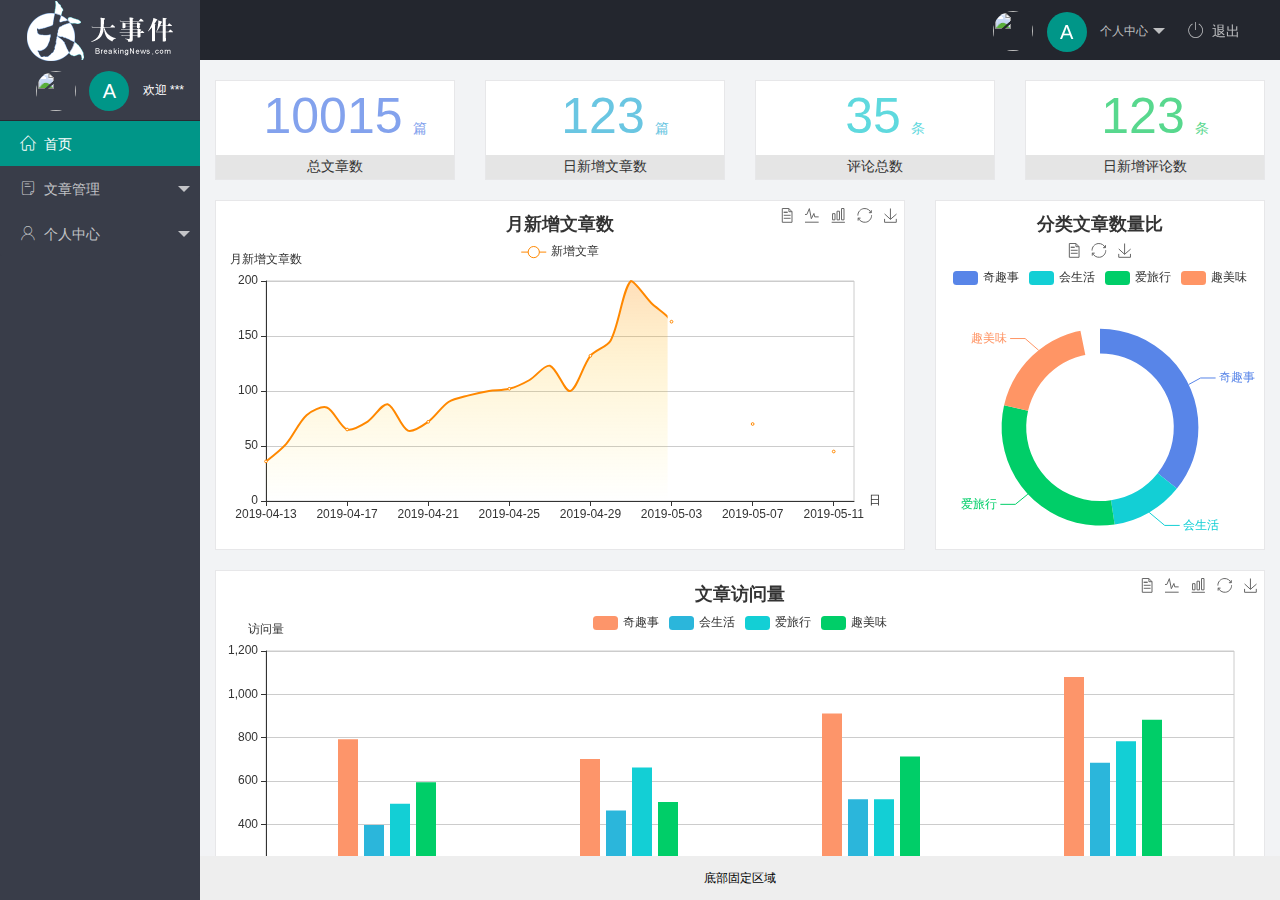
==== index.html @ d7992c76 "index finish" ====
<!DOCTYPE html>
<html lang="en">

<head>
    <meta charset="UTF-8" />
    <meta http-equiv="X-UA-Compatible" content="IE=edge" />
    <meta name="viewport" content="width=device-width, initial-scale=1.0" />
    <title>Document</title>
    <link rel="stylesheet" href="/assets/lib/layui/css/layui.css" />
    <link rel="stylesheet" href="/assets/fonts/iconfont.css">
    <link rel="stylesheet" href="/assets/css/index.css">
</head>

<body>
    <div class="layui-layout layui-layout-admin">
        <!-- header -->
        <div class="layui-header">
            <div class="layui-logo layui-hide-xs layui-bg-black">
                <img src="/assets/images/logo.png" alt="" />
            </div>

            <ul class="layui-nav layui-layout-right">
                <li class="layui-nav-item layui-hide layui-show-md-inline-block">
                    <!-- 右侧导航栏上面头像 -->
                    <a href="javascript:;" class="userinfo">
                        <img src="http://t.cn/RCzsdCq" class="layui-nav-img" />
                        <span class="text-avatar">A</span>
                        个人中心
                    </a>
                    <dl class="layui-nav-child">
                        <dd><a href="">基本资料</a></dd>
                        <dd><a href="">更换头像</a></dd>
                        <dd><a href="">重置密码</a></dd>
                    </dl>
                </li>
                <li class="layui-nav-item" lay-header-event="menuRight" lay-unselect>
                    <a href="javascript:;" id="quitBtn"><span class="iconfont icon-tuichu"></span>退出</a>
                </li>
            </ul>
        </div>
        <!-- 左侧侧边栏 -->
        <div class="layui-side layui-bg-black">
            <div class="layui-side-scroll">
                <!-- 左侧侧边栏上面头像 -->
                <div class="userinfo">
                    <img src="http://t.cn/RCzsdCq" class="layui-nav-img" />
                    <span class="text-avatar">A</span>
                    <span id="welcome">欢迎 ***</span>
                </div>
                <!-- 左侧导航区域（可配合layui已有的垂直导航） -->
                <ul class="layui-nav layui-nav-tree" lay-shrink="all">
                    <li class="layui-nav-item layui-this">
                        <a href="/home/dashboard.html" target="fm"><span class="iconfont icon-home"></span>首页</a>
                    </li>
                    <li class="layui-nav-item">
                        <a class="" href="javascript:;"><span class="iconfont icon-16"></span>文章管理</a>
                        <dl class="layui-nav-child">
                            <dd><a href="javascript:;"><i class="layui-icon layui-icon-app"></i>文章类别</a></dd>
                            <dd><a href="javascript:;"><i class="layui-icon layui-icon-app"></i>文章列表</a></dd>
                            <dd><a href="javascript:;"><i class="layui-icon layui-icon-app"></i>发布文章</a></dd>
                        </dl>
                    </li>
                    <li class="layui-nav-item">
                        <a href="javascript:;"><span class="iconfont icon-user"></span>个人中心</a>
                        <dl class="layui-nav-child">
                            <dd><a href="javascript:;"><i class="layui-icon layui-icon-app"></i>基本资料</a></dd>
                            <dd><a href="javascript:;"><i class="layui-icon layui-icon-app"></i>更换头像</a></dd>
                            <dd><a href="javascript:;"><i class="layui-icon layui-icon-app"></i>重置密码</a></dd>
                        </dl>
                    </li>
                </ul>
            </div>
        </div>
        <!-- 主体 -->
        <div class="layui-body">
            <!-- 内容主体区域 -->
            <iframe name="fm" src="/home/dashboard.html" frameborder="0"></iframe>
        </div>
        <!-- 底部 -->
        <div class="layui-footer">
            <!-- 底部固定区域 -->
            底部固定区域
        </div>
    </div>
    <script src="/assets/lib/layui/layui.all.js"></script>
    <script src="/assets/lib/jquery.js"></script>
    <script src="/assets/js/baseAPI.js"></script>
    <script src="/assets/js/index.js"></script>
</body>

</html>
---- assets/lib/layui/css/layui.css ----
/** layui-v2.5.5 MIT License By https://www.layui.com */
 .layui-inline,img{display:inline-block;vertical-align:middle}h1,h2,h3,h4,h5,h6{font-weight:400}.layui-edge,.layui-header,.layui-inline,.layui-main{position:relative}.layui-body,.layui-edge,.layui-elip{overflow:hidden}.layui-btn,.layui-edge,.layui-inline,img{vertical-align:middle}.layui-btn,.layui-disabled,.layui-icon,.layui-unselect{-moz-user-select:none;-webkit-user-select:none;-ms-user-select:none}.layui-elip,.layui-form-checkbox span,.layui-form-pane .layui-form-label{text-overflow:ellipsis;white-space:nowrap}.layui-breadcrumb,.layui-tree-btnGroup{visibility:hidden}blockquote,body,button,dd,div,dl,dt,form,h1,h2,h3,h4,h5,h6,input,li,ol,p,pre,td,textarea,th,ul{margin:0;padding:0;-webkit-tap-highlight-color:rgba(0,0,0,0)}a:active,a:hover{outline:0}img{border:none}li{list-style:none}table{border-collapse:collapse;border-spacing:0}h4,h5,h6{font-size:100%}button,input,optgroup,option,select,textarea{font-family:inherit;font-size:inherit;font-style:inherit;font-weight:inherit;outline:0}pre{white-space:pre-wrap;white-space:-moz-pre-wrap;white-space:-pre-wrap;white-space:-o-pre-wrap;word-wrap:break-word}body{line-height:24px;font:14px Helvetica Neue,Helvetica,PingFang SC,Tahoma,Arial,sans-serif}hr{height:1px;margin:10px 0;border:0;clear:both}a{color:#333;text-decoration:none}a:hover{color:#777}a cite{font-style:normal;*cursor:pointer}.layui-border-box,.layui-border-box *{box-sizing:border-box}.layui-box,.layui-box *{box-sizing:content-box}.layui-clear{clear:both;*zoom:1}.layui-clear:after{content:'\20';clear:both;*zoom:1;display:block;height:0}.layui-inline{*display:inline;*zoom:1}.layui-edge{display:inline-block;width:0;height:0;border-width:6px;border-style:dashed;border-color:transparent}.layui-edge-top{top:-4px;border-bottom-color:#999;border-bottom-style:solid}.layui-edge-right{border-left-color:#999;border-left-style:solid}.layui-edge-bottom{top:2px;border-top-color:#999;border-top-style:solid}.layui-edge-left{border-right-color:#999;border-right-style:solid}.layui-disabled,.layui-disabled:hover{color:#d2d2d2!important;cursor:not-allowed!important}.layui-circle{border-radius:100%}.layui-show{display:block!important}.layui-hide{display:none!important}@font-face{font-family:layui-icon;src:url(../font/iconfont.eot?v=250);src:url(../font/iconfont.eot?v=250#iefix) format('embedded-opentype'),url(../font/iconfont.woff2?v=250) format('woff2'),url(../font/iconfont.woff?v=250) format('woff'),url(../font/iconfont.ttf?v=250) format('truetype'),url(../font/iconfont.svg?v=250#layui-icon) format('svg')}.layui-icon{font-family:layui-icon!important;font-size:16px;font-style:normal;-webkit-font-smoothing:antialiased;-moz-osx-font-smoothing:grayscale}.layui-icon-reply-fill:before{content:"\e611"}.layui-icon-set-fill:before{content:"\e614"}.layui-icon-menu-fill:before{content:"\e60f"}.layui-icon-search:before{content:"\e615"}.layui-icon-share:before{content:"\e641"}.layui-icon-set-sm:before{content:"\e620"}.layui-icon-engine:before{content:"\e628"}.layui-icon-close:before{content:"\1006"}.layui-icon-close-fill:before{content:"\1007"}.layui-icon-chart-screen:before{content:"\e629"}.layui-icon-star:before{content:"\e600"}.layui-icon-circle-dot:before{content:"\e617"}.layui-icon-chat:before{content:"\e606"}.layui-icon-release:before{content:"\e609"}.layui-icon-list:before{content:"\e60a"}.layui-icon-chart:before{content:"\e62c"}.layui-icon-ok-circle:before{content:"\1005"}.layui-icon-layim-theme:before{content:"\e61b"}.layui-icon-table:before{content:"\e62d"}.layui-icon-right:before{content:"\e602"}.layui-icon-left:before{content:"\e603"}.layui-icon-cart-simple:before{content:"\e698"}.layui-icon-face-cry:before{content:"\e69c"}.layui-icon-face-smile:before{content:"\e6af"}.layui-icon-survey:before{content:"\e6b2"}.layui-icon-tree:before{content:"\e62e"}.layui-icon-upload-circle:before{content:"\e62f"}.layui-icon-add-circle:before{content:"\e61f"}.layui-icon-download-circle:before{content:"\e601"}.layui-icon-templeate-1:before{content:"\e630"}.layui-icon-util:before{content:"\e631"}.layui-icon-face-surprised:before{content:"\e664"}.layui-icon-edit:before{content:"\e642"}.layui-icon-speaker:before{content:"\e645"}.layui-icon-down:before{content:"\e61a"}.layui-icon-file:before{content:"\e621"}.layui-icon-layouts:before{content:"\e632"}.layui-icon-rate-half:before{content:"\e6c9"}.layui-icon-add-circle-fine:before{content:"\e608"}.layui-icon-prev-circle:before{content:"\e633"}.layui-icon-read:before{content:"\e705"}.layui-icon-404:before{content:"\e61c"}.layui-icon-carousel:before{content:"\e634"}.layui-icon-help:before{content:"\e607"}.layui-icon-code-circle:before{content:"\e635"}.layui-icon-water:before{content:"\e636"}.layui-icon-username:before{content:"\e66f"}.layui-icon-find-fill:before{content:"\e670"}.layui-icon-about:before{content:"\e60b"}.layui-icon-location:before{content:"\e715"}.layui-icon-up:before{content:"\e619"}.layui-icon-pause:before{content:"\e651"}.layui-icon-date:before{content:"\e637"}.layui-icon-layim-uploadfile:before{content:"\e61d"}.layui-icon-delete:before{content:"\e640"}.layui-icon-play:before{content:"\e652"}.layui-icon-top:before{content:"\e604"}.layui-icon-friends:before{content:"\e612"}.layui-icon-refresh-3:before{content:"\e9aa"}.layui-icon-ok:before{content:"\e605"}.layui-icon-layer:before{content:"\e638"}.layui-icon-face-smile-fine:before{content:"\e60c"}.layui-icon-dollar:before{content:"\e659"}.layui-icon-group:before{content:"\e613"}.layui-icon-layim-download:before{content:"\e61e"}.layui-icon-picture-fine:before{content:"\e60d"}.layui-icon-link:before{content:"\e64c"}.layui-icon-diamond:before{content:"\e735"}.layui-icon-log:before{content:"\e60e"}.layui-icon-rate-solid:before{content:"\e67a"}.layui-icon-fonts-del:before{content:"\e64f"}.layui-icon-unlink:before{content:"\e64d"}.layui-icon-fonts-clear:before{content:"\e639"}.layui-icon-triangle-r:before{content:"\e623"}.layui-icon-circle:before{content:"\e63f"}.layui-icon-radio:before{content:"\e643"}.layui-icon-align-center:before{content:"\e647"}.layui-icon-align-right:before{content:"\e648"}.layui-icon-align-left:before{content:"\e649"}.layui-icon-loading-1:before{content:"\e63e"}.layui-icon-return:before{content:"\e65c"}.layui-icon-fonts-strong:before{content:"\e62b"}.layui-icon-upload:before{content:"\e67c"}.layui-icon-dialogue:before{content:"\e63a"}.layui-icon-video:before{content:"\e6ed"}.layui-icon-headset:before{content:"\e6fc"}.layui-icon-cellphone-fine:before{content:"\e63b"}.layui-icon-add-1:before{content:"\e654"}.layui-icon-face-smile-b:before{content:"\e650"}.layui-icon-fonts-html:before{content:"\e64b"}.layui-icon-form:before{content:"\e63c"}.layui-icon-cart:before{content:"\e657"}.layui-icon-camera-fill:before{content:"\e65d"}.layui-icon-tabs:before{content:"\e62a"}.layui-icon-fonts-code:before{content:"\e64e"}.layui-icon-fire:before{content:"\e756"}.layui-icon-set:before{content:"\e716"}.layui-icon-fonts-u:before{content:"\e646"}.layui-icon-triangle-d:before{content:"\e625"}.layui-icon-tips:before{content:"\e702"}.layui-icon-picture:before{content:"\e64a"}.layui-icon-more-vertical:before{content:"\e671"}.layui-icon-flag:before{content:"\e66c"}.layui-icon-loading:before{content:"\e63d"}.layui-icon-fonts-i:before{content:"\e644"}.layui-icon-refresh-1:before{content:"\e666"}.layui-icon-rmb:before{content:"\e65e"}.layui-icon-home:before{content:"\e68e"}.layui-icon-user:before{content:"\e770"}.layui-icon-notice:before{content:"\e667"}.layui-icon-login-weibo:before{content:"\e675"}.layui-icon-voice:before{content:"\e688"}.layui-icon-upload-drag:before{content:"\e681"}.layui-icon-login-qq:before{content:"\e676"}.layui-icon-snowflake:before{content:"\e6b1"}.layui-icon-file-b:before{content:"\e655"}.layui-icon-template:before{content:"\e663"}.layui-icon-auz:before{content:"\e672"}.layui-icon-console:before{content:"\e665"}.layui-icon-app:before{content:"\e653"}.layui-icon-prev:before{content:"\e65a"}.layui-icon-website:before{content:"\e7ae"}.layui-icon-next:before{content:"\e65b"}.layui-icon-component:before{content:"\e857"}.layui-icon-more:before{content:"\e65f"}.layui-icon-login-wechat:before{content:"\e677"}.layui-icon-shrink-right:before{content:"\e668"}.layui-icon-spread-left:before{content:"\e66b"}.layui-icon-camera:before{content:"\e660"}.layui-icon-note:before{content:"\e66e"}.layui-icon-refresh:before{content:"\e669"}.layui-icon-female:before{content:"\e661"}.layui-icon-male:before{content:"\e662"}.layui-icon-password:before{content:"\e673"}.layui-icon-senior:before{content:"\e674"}.layui-icon-theme:before{content:"\e66a"}.layui-icon-tread:before{content:"\e6c5"}.layui-icon-praise:before{content:"\e6c6"}.layui-icon-star-fill:before{content:"\e658"}.layui-icon-rate:before{content:"\e67b"}.layui-icon-template-1:before{content:"\e656"}.layui-icon-vercode:before{content:"\e679"}.layui-icon-cellphone:before{content:"\e678"}.layui-icon-screen-full:before{content:"\e622"}.layui-icon-screen-restore:before{content:"\e758"}.layui-icon-cols:before{content:"\e610"}.layui-icon-export:before{content:"\e67d"}.layui-icon-print:before{content:"\e66d"}.layui-icon-slider:before{content:"\e714"}.layui-icon-addition:before{content:"\e624"}.layui-icon-subtraction:before{content:"\e67e"}.layui-icon-service:before{content:"\e626"}.layui-icon-transfer:before{content:"\e691"}.layui-main{width:1140px;margin:0 auto}.layui-header{z-index:1000;height:60px}.layui-header a:hover{transition:all .5s;-webkit-transition:all .5s}.layui-side{position:fixed;left:0;top:0;bottom:0;z-index:999;width:200px;overflow-x:hidden}.layui-side-scroll{position:relative;width:220px;height:100%;overflow-x:hidden}.layui-body{position:absolute;left:200px;right:0;top:0;bottom:0;z-index:998;width:auto;overflow-y:auto;box-sizing:border-box}.layui-layout-body{overflow:hidden}.layui-layout-admin .layui-header{background-color:#23262E}.layui-layout-admin .layui-side{top:60px;width:200px;overflow-x:hidden}.layui-layout-admin .layui-body{position:fixed;top:60px;bottom:44px}.layui-layout-admin .layui-main{width:auto;margin:0 15px}.layui-layout-admin .layui-footer{position:fixed;left:200px;right:0;bottom:0;height:44px;line-height:44px;padding:0 15px;background-color:#eee}.layui-layout-admin .layui-logo{position:absolute;left:0;top:0;width:200px;height:100%;line-height:60px;text-align:center;color:#009688;font-size:16px}.layui-layout-admin .layui-header .layui-nav{background:0 0}.layui-layout-left{position:absolute!important;left:200px;top:0}.layui-layout-right{position:absolute!important;right:0;top:0}.layui-container{position:relative;margin:0 auto;padding:0 15px;box-sizing:border-box}.layui-fluid{position:relative;margin:0 auto;padding:0 15px}.layui-row:after,.layui-row:before{content:'';display:block;clear:both}.layui-col-lg1,.layui-col-lg10,.layui-col-lg11,.layui-col-lg12,.layui-col-lg2,.layui-col-lg3,.layui-col-lg4,.layui-col-lg5,.layui-col-lg6,.layui-col-lg7,.layui-col-lg8,.layui-col-lg9,.layui-col-md1,.layui-col-md10,.layui-col-md11,.layui-col-md12,.layui-col-md2,.layui-col-md3,.layui-col-md4,.layui-col-md5,.layui-col-md6,.layui-col-md7,.layui-col-md8,.layui-col-md9,.layui-col-sm1,.layui-col-sm10,.layui-col-sm11,.layui-col-sm12,.layui-col-sm2,.layui-col-sm3,.layui-col-sm4,.layui-col-sm5,.layui-col-sm6,.layui-col-sm7,.layui-col-sm8,.layui-col-sm9,.layui-col-xs1,.layui-col-xs10,.layui-col-xs11,.layui-col-xs12,.layui-col-xs2,.layui-col-xs3,.layui-col-xs4,.layui-col-xs5,.layui-col-xs6,.layui-col-xs7,.layui-col-xs8,.layui-col-xs9{position:relative;display:block;box-sizing:border-box}.layui-col-xs1,.layui-col-xs10,.layui-col-xs11,.layui-col-xs12,.layui-col-xs2,.layui-col-xs3,.layui-col-xs4,.layui-col-xs5,.layui-col-xs6,.layui-col-xs7,.layui-col-xs8,.layui-col-xs9{float:left}.layui-col-xs1{width:8.33333333%}.layui-col-xs2{width:16.66666667%}.layui-col-xs3{width:25%}.layui-col-xs4{width:33.33333333%}.layui-col-xs5{width:41.66666667%}.layui-col-xs6{width:50%}.layui-col-xs7{width:58.33333333%}.layui-col-xs8{width:66.66666667%}.layui-col-xs9{width:75%}.layui-col-xs10{width:83.33333333%}.layui-col-xs11{width:91.66666667%}.layui-col-xs12{width:100%}.layui-col-xs-offset1{margin-left:8.33333333%}.layui-col-xs-offset2{margin-left:16.66666667%}.layui-col-xs-offset3{margin-left:25%}.layui-col-xs-offset4{margin-left:33.33333333%}.layui-col-xs-offset5{margin-left:41.66666667%}.layui-col-xs-offset6{margin-left:50%}.layui-col-xs-offset7{margin-left:58.33333333%}.layui-col-xs-offset8{margin-left:66.66666667%}.layui-col-xs-offset9{margin-left:75%}.layui-col-xs-offset10{margin-left:83.33333333%}.layui-col-xs-offset11{margin-left:91.66666667%}.layui-col-xs-offset12{margin-left:100%}@media screen and (max-width:768px){.layui-hide-xs{display:none!important}.layui-show-xs-block{display:block!important}.layui-show-xs-inline{display:inline!important}.layui-show-xs-inline-block{display:inline-block!important}}@media screen and (min-width:768px){.layui-container{width:750px}.layui-hide-sm{display:none!important}.layui-show-sm-block{display:block!important}.layui-show-sm-inline{display:inline!important}.layui-show-sm-inline-block{display:inline-block!important}.layui-col-sm1,.layui-col-sm10,.layui-col-sm11,.layui-col-sm12,.layui-col-sm2,.layui-col-sm3,.layui-col-sm4,.layui-col-sm5,.layui-col-sm6,.layui-col-sm7,.layui-col-sm8,.layui-col-sm9{float:left}.layui-col-sm1{width:8.33333333%}.layui-col-sm2{width:16.66666667%}.layui-col-sm3{width:25%}.layui-col-sm4{width:33.33333333%}.layui-col-sm5{width:41.66666667%}.layui-col-sm6{width:50%}.layui-col-sm7{width:58.33333333%}.layui-col-sm8{width:66.66666667%}.layui-col-sm9{width:75%}.layui-col-sm10{width:83.33333333%}.layui-col-sm11{width:91.66666667%}.layui-col-sm12{width:100%}.layui-col-sm-offset1{margin-left:8.33333333%}.layui-col-sm-offset2{margin-left:16.66666667%}.layui-col-sm-offset3{margin-left:25%}.layui-col-sm-offset4{margin-left:33.33333333%}.layui-col-sm-offset5{margin-left:41.66666667%}.layui-col-sm-offset6{margin-left:50%}.layui-col-sm-offset7{margin-left:58.33333333%}.layui-col-sm-offset8{margin-left:66.66666667%}.layui-col-sm-offset9{margin-left:75%}.layui-col-sm-offset10{margin-left:83.33333333%}.layui-col-sm-offset11{margin-left:91.66666667%}.layui-col-sm-offset12{margin-left:100%}}@media screen and (min-width:992px){.layui-container{width:970px}.layui-hide-md{display:none!important}.layui-show-md-block{display:block!important}.layui-show-md-inline{display:inline!important}.layui-show-md-inline-block{display:inline-block!important}.layui-col-md1,.layui-col-md10,.layui-col-md11,.layui-col-md12,.layui-col-md2,.layui-col-md3,.layui-col-md4,.layui-col-md5,.layui-col-md6,.layui-col-md7,.layui-col-md8,.layui-col-md9{float:left}.layui-col-md1{width:8.33333333%}.layui-col-md2{width:16.66666667%}.layui-col-md3{width:25%}.layui-col-md4{width:33.33333333%}.layui-col-md5{width:41.66666667%}.layui-col-md6{width:50%}.layui-col-md7{width:58.33333333%}.layui-col-md8{width:66.66666667%}.layui-col-md9{width:75%}.layui-col-md10{width:83.33333333%}.layui-col-md11{width:91.66666667%}.layui-col-md12{width:100%}.layui-col-md-offset1{margin-left:8.33333333%}.layui-col-md-offset2{margin-left:16.66666667%}.layui-col-md-offset3{margin-left:25%}.layui-col-md-offset4{margin-left:33.33333333%}.layui-col-md-offset5{margin-left:41.66666667%}.layui-col-md-offset6{margin-left:50%}.layui-col-md-offset7{margin-left:58.33333333%}.layui-col-md-offset8{margin-left:66.66666667%}.layui-col-md-offset9{margin-left:75%}.layui-col-md-offset10{margin-left:83.33333333%}.layui-col-md-offset11{margin-left:91.66666667%}.layui-col-md-offset12{margin-left:100%}}@media screen and (min-width:1200px){.layui-container{width:1170px}.layui-hide-lg{display:none!important}.layui-show-lg-block{display:block!important}.layui-show-lg-inline{display:inline!important}.layui-show-lg-inline-block{display:inline-block!important}.layui-col-lg1,.layui-col-lg10,.layui-col-lg11,.layui-col-lg12,.layui-col-lg2,.layui-col-lg3,.layui-col-lg4,.layui-col-lg5,.layui-col-lg6,.layui-col-lg7,.layui-col-lg8,.layui-col-lg9{float:left}.layui-col-lg1{width:8.33333333%}.layui-col-lg2{width:16.66666667%}.layui-col-lg3{width:25%}.layui-col-lg4{width:33.33333333%}.layui-col-lg5{width:41.66666667%}.layui-col-lg6{width:50%}.layui-col-lg7{width:58.33333333%}.layui-col-lg8{width:66.66666667%}.layui-col-lg9{width:75%}.layui-col-lg10{width:83.33333333%}.layui-col-lg11{width:91.66666667%}.layui-col-lg12{width:100%}.layui-col-lg-offset1{margin-left:8.33333333%}.layui-col-lg-offset2{margin-left:16.66666667%}.layui-col-lg-offset3{margin-left:25%}.layui-col-lg-offset4{margin-left:33.33333333%}.layui-col-lg-offset5{margin-left:41.66666667%}.layui-col-lg-offset6{margin-left:50%}.layui-col-lg-offset7{margin-left:58.33333333%}.layui-col-lg-offset8{margin-left:66.66666667%}.layui-col-lg-offset9{margin-left:75%}.layui-col-lg-offset10{margin-left:83.33333333%}.layui-col-lg-offset11{margin-left:91.66666667%}.layui-col-lg-offset12{margin-left:100%}}.layui-col-space1{margin:-.5px}.layui-col-space1>*{padding:.5px}.layui-col-space3{margin:-1.5px}.layui-col-space3>*{padding:1.5px}.layui-col-space5{margin:-2.5px}.layui-col-space5>*{padding:2.5px}.layui-col-space8{margin:-3.5px}.layui-col-space8>*{padding:3.5px}.layui-col-space10{margin:-5px}.layui-col-space10>*{padding:5px}.layui-col-space12{margin:-6px}.layui-col-space12>*{padding:6px}.layui-col-space15{margin:-7.5px}.layui-col-space15>*{padding:7.5px}.layui-col-space18{margin:-9px}.layui-col-space18>*{padding:9px}.layui-col-space20{margin:-10px}.layui-col-space20>*{padding:10px}.layui-col-space22{margin:-11px}.layui-col-space22>*{padding:11px}.layui-col-space25{margin:-12.5px}.layui-col-space25>*{padding:12.5px}.layui-col-space30{margin:-15px}.layui-col-space30>*{padding:15px}.layui-btn,.layui-input,.layui-select,.layui-textarea,.layui-upload-button{outline:0;-webkit-appearance:none;transition:all .3s;-webkit-transition:all .3s;box-sizing:border-box}.layui-elem-quote{margin-bottom:10px;padding:15px;line-height:22px;border-left:5px solid #009688;border-radius:0 2px 2px 0;background-color:#f2f2f2}.layui-quote-nm{border-style:solid;border-width:1px 1px 1px 5px;background:0 0}.layui-elem-field{margin-bottom:10px;padding:0;border-width:1px;border-style:solid}.layui-elem-field legend{margin-left:20px;padding:0 10px;font-size:20px;font-weight:300}.layui-field-title{margin:10px 0 20px;border-width:1px 0 0}.layui-field-box{padding:10px 15px}.layui-field-title .layui-field-box{padding:10px 0}.layui-progress{position:relative;height:6px;border-radius:20px;background-color:#e2e2e2}.layui-progress-bar{position:absolute;left:0;top:0;width:0;max-width:100%;height:6px;border-radius:20px;text-align:right;background-color:#5FB878;transition:all .3s;-webkit-transition:all .3s}.layui-progress-big,.layui-progress-big .layui-progress-bar{height:18px;line-height:18px}.layui-progress-text{position:relative;top:-20px;line-height:18px;font-size:12px;color:#666}.layui-progress-big .layui-progress-text{position:static;padding:0 10px;color:#fff}.layui-collapse{border-width:1px;border-style:solid;border-radius:2px}.layui-colla-content,.layui-colla-item{border-top-width:1px;border-top-style:solid}.layui-colla-item:first-child{border-top:none}.layui-colla-title{position:relative;height:42px;line-height:42px;padding:0 15px 0 35px;color:#333;background-color:#f2f2f2;cursor:pointer;font-size:14px;overflow:hidden}.layui-colla-content{display:none;padding:10px 15px;line-height:22px;color:#666}.layui-colla-icon{position:absolute;left:15px;top:0;font-size:14px}.layui-card{margin-bottom:15px;border-radius:2px;background-color:#fff;box-shadow:0 1px 2px 0 rgba(0,0,0,.05)}.layui-card:last-child{margin-bottom:0}.layui-card-header{position:relative;height:42px;line-height:42px;padding:0 15px;border-bottom:1px solid #f6f6f6;color:#333;border-radius:2px 2px 0 0;font-size:14px}.layui-bg-black,.layui-bg-blue,.layui-bg-cyan,.layui-bg-green,.layui-bg-orange,.layui-bg-red{color:#fff!important}.layui-card-body{position:relative;padding:10px 15px;line-height:24px}.layui-card-body[pad15]{padding:15px}.layui-card-body[pad20]{padding:20px}.layui-card-body .layui-table{margin:5px 0}.layui-card .layui-tab{margin:0}.layui-panel-window{position:relative;padding:15px;border-radius:0;border-top:5px solid #E6E6E6;background-color:#fff}.layui-auxiliar-moving{position:fixed;left:0;right:0;top:0;bottom:0;width:100%;height:100%;background:0 0;z-index:9999999999}.layui-form-label,.layui-form-mid,.layui-form-select,.layui-input-block,.layui-input-inline,.layui-textarea{position:relative}.layui-bg-red{background-color:#FF5722!important}.layui-bg-orange{background-color:#FFB800!important}.layui-bg-green{background-color:#009688!important}.layui-bg-cyan{background-color:#2F4056!important}.layui-bg-blue{background-color:#1E9FFF!important}.layui-bg-black{background-color:#393D49!important}.layui-bg-gray{background-color:#eee!important;color:#666!important}.layui-badge-rim,.layui-colla-content,.layui-colla-item,.layui-collapse,.layui-elem-field,.layui-form-pane .layui-form-item[pane],.layui-form-pane .layui-form-label,.layui-input,.layui-layedit,.layui-layedit-tool,.layui-quote-nm,.layui-select,.layui-tab-bar,.layui-tab-card,.layui-tab-title,.layui-tab-title .layui-this:after,.layui-textarea{border-color:#e6e6e6}.layui-timeline-item:before,hr{background-color:#e6e6e6}.layui-text{line-height:22px;font-size:14px;color:#666}.layui-text h1,.layui-text h2,.layui-text h3{font-weight:500;color:#333}.layui-text h1{font-size:30px}.layui-text h2{font-size:24px}.layui-text h3{font-size:18px}.layui-text a:not(.layui-btn){color:#01AAED}.layui-text a:not(.layui-btn):hover{text-decoration:underline}.layui-text ul{padding:5px 0 5px 15px}.layui-text ul li{margin-top:5px;list-style-type:disc}.layui-text em,.layui-word-aux{color:#999!important;padding:0 5px!important}.layui-btn{display:inline-block;height:38px;line-height:38px;padding:0 18px;background-color:#009688;color:#fff;white-space:nowrap;text-align:center;font-size:14px;border:none;border-radius:2px;cursor:pointer}.layui-btn:hover{opacity:.8;filter:alpha(opacity=80);color:#fff}.layui-btn:active{opacity:1;filter:alpha(opacity=100)}.layui-btn+.layui-btn{margin-left:10px}.layui-btn-container{font-size:0}.layui-btn-container .layui-btn{margin-right:10px;margin-bottom:10px}.layui-btn-container .layui-btn+.layui-btn{margin-left:0}.layui-table .layui-btn-container .layui-btn{margin-bottom:9px}.layui-btn-radius{border-radius:100px}.layui-btn .layui-icon{margin-right:3px;font-size:18px;vertical-align:bottom;vertical-align:middle\9}.layui-btn-primary{border:1px solid #C9C9C9;background-color:#fff;color:#555}.layui-btn-primary:hover{border-color:#009688;color:#333}.layui-btn-normal{background-color:#1E9FFF}.layui-btn-warm{background-color:#FFB800}.layui-btn-danger{background-color:#FF5722}.layui-btn-checked{background-color:#5FB878}.layui-btn-disabled,.layui-btn-disabled:active,.layui-btn-disabled:hover{border:1px solid #e6e6e6;background-color:#FBFBFB;color:#C9C9C9;cursor:not-allowed;opacity:1}.layui-btn-lg{height:44px;line-height:44px;padding:0 25px;font-size:16px}.layui-btn-sm{height:30px;line-height:30px;padding:0 10px;font-size:12px}.layui-btn-sm i{font-size:16px!important}.layui-btn-xs{height:22px;line-height:22px;padding:0 5px;font-size:12px}.layui-btn-xs i{font-size:14px!important}.layui-btn-group{display:inline-block;vertical-align:middle;font-size:0}.layui-btn-group .layui-btn{margin-left:0!important;margin-right:0!important;border-left:1px solid rgba(255,255,255,.5);border-radius:0}.layui-btn-group .layui-btn-primary{border-left:none}.layui-btn-group .layui-btn-primary:hover{border-color:#C9C9C9;color:#009688}.layui-btn-group .layui-btn:first-child{border-left:none;border-radius:2px 0 0 2px}.layui-btn-group .layui-btn-primary:first-child{border-left:1px solid #c9c9c9}.layui-btn-group .layui-btn:last-child{border-radius:0 2px 2px 0}.layui-btn-group .layui-btn+.layui-btn{margin-left:0}.layui-btn-group+.layui-btn-group{margin-left:10px}.layui-btn-fluid{width:100%}.layui-input,.layui-select,.layui-textarea{height:38px;line-height:1.3;line-height:38px\9;border-width:1px;border-style:solid;background-color:#fff;border-radius:2px}.layui-input::-webkit-input-placeholder,.layui-select::-webkit-input-placeholder,.layui-textarea::-webkit-input-placeholder{line-height:1.3}.layui-input,.layui-textarea{display:block;width:100%;padding-left:10px}.layui-input:hover,.layui-textarea:hover{border-color:#D2D2D2!important}.layui-input:focus,.layui-textarea:focus{border-color:#C9C9C9!important}.layui-textarea{min-height:100px;height:auto;line-height:20px;padding:6px 10px;resize:vertical}.layui-select{padding:0 10px}.layui-form input[type=checkbox],.layui-form input[type=radio],.layui-form select{display:none}.layui-form [lay-ignore]{display:initial}.layui-form-item{margin-bottom:15px;clear:both;*zoom:1}.layui-form-item:after{content:'\20';clear:both;*zoom:1;display:block;height:0}.layui-form-label{float:left;display:block;padding:9px 15px;width:80px;font-weight:400;line-height:20px;text-align:right}.layui-form-label-col{display:block;float:none;padding:9px 0;line-height:20px;text-align:left}.layui-form-item .layui-inline{margin-bottom:5px;margin-right:10px}.layui-input-block{margin-left:110px;min-height:36px}.layui-input-inline{display:inline-block;vertical-align:middle}.layui-form-item .layui-input-inline{float:left;width:190px;margin-right:10px}.layui-form-text .layui-input-inline{width:auto}.layui-form-mid{float:left;display:block;padding:9px 0!important;line-height:20px;margin-right:10px}.layui-form-danger+.layui-form-select .layui-input,.layui-form-danger:focus{border-color:#FF5722!important}.layui-form-select .layui-input{padding-right:30px;cursor:pointer}.layui-form-select .layui-edge{position:absolute;right:10px;top:50%;margin-top:-3px;cursor:pointer;border-width:6px;border-top-color:#c2c2c2;border-top-style:solid;transition:all .3s;-webkit-transition:all .3s}.layui-form-select dl{display:none;position:absolute;left:0;top:42px;padding:5px 0;z-index:899;min-width:100%;border:1px solid #d2d2d2;max-height:300px;overflow-y:auto;background-color:#fff;border-radius:2px;box-shadow:0 2px 4px rgba(0,0,0,.12);box-sizing:border-box}.layui-form-select dl dd,.layui-form-select dl dt{padding:0 10px;line-height:36px;white-space:nowrap;overflow:hidden;text-overflow:ellipsis}.layui-form-select dl dt{font-size:12px;color:#999}.layui-form-select dl dd{cursor:pointer}.layui-form-select dl dd:hover{background-color:#f2f2f2;-webkit-transition:.5s all;transition:.5s all}.layui-form-select .layui-select-group dd{padding-left:20px}.layui-form-select dl dd.layui-select-tips{padding-left:10px!important;color:#999}.layui-form-select dl dd.layui-this{background-color:#5FB878;color:#fff}.layui-form-checkbox,.layui-form-select dl dd.layui-disabled{background-color:#fff}.layui-form-selected dl{display:block}.layui-form-checkbox,.layui-form-checkbox *,.layui-form-switch{display:inline-block;vertical-align:middle}.layui-form-selected .layui-edge{margin-top:-9px;-webkit-transform:rotate(180deg);transform:rotate(180deg);margin-top:-3px\9}:root .layui-form-selected .layui-edge{margin-top:-9px\0/IE9}.layui-form-selectup dl{top:auto;bottom:42px}.layui-select-none{margin:5px 0;text-align:center;color:#999}.layui-select-disabled .layui-disabled{border-color:#eee!important}.layui-select-disabled .layui-edge{border-top-color:#d2d2d2}.layui-form-checkbox{position:relative;height:30px;line-height:30px;margin-right:10px;padding-right:30px;cursor:pointer;font-size:0;-webkit-transition:.1s linear;transition:.1s linear;box-sizing:border-box}.layui-form-checkbox span{padding:0 10px;height:100%;font-size:14px;border-radius:2px 0 0 2px;background-color:#d2d2d2;color:#fff;overflow:hidden}.layui-form-checkbox:hover span{background-color:#c2c2c2}.layui-form-checkbox i{position:absolute;right:0;top:0;width:30px;height:28px;border:1px solid #d2d2d2;border-left:none;border-radius:0 2px 2px 0;color:#fff;font-size:20px;text-align:center}.layui-form-checkbox:hover i{border-color:#c2c2c2;color:#c2c2c2}.layui-form-checked,.layui-form-checked:hover{border-color:#5FB878}.layui-form-checked span,.layui-form-checked:hover span{background-color:#5FB878}.layui-form-checked i,.layui-form-checked:hover i{color:#5FB878}.layui-form-item .layui-form-checkbox{margin-top:4px}.layui-form-checkbox[lay-skin=primary]{height:auto!important;line-height:normal!important;min-width:18px;min-height:18px;border:none!important;margin-right:0;padding-left:28px;padding-right:0;background:0 0}.layui-form-checkbox[lay-skin=primary] span{padding-left:0;padding-right:15px;line-height:18px;background:0 0;color:#666}.layui-form-checkbox[lay-skin=primary] i{right:auto;left:0;width:16px;height:16px;line-height:16px;border:1px solid #d2d2d2;font-size:12px;border-radius:2px;background-color:#fff;-webkit-transition:.1s linear;transition:.1s linear}.layui-form-checkbox[lay-skin=primary]:hover i{border-color:#5FB878;color:#fff}.layui-form-checked[lay-skin=primary] i{border-color:#5FB878!important;background-color:#5FB878;color:#fff}.layui-checkbox-disbaled[lay-skin=primary] span{background:0 0!important;color:#c2c2c2}.layui-checkbox-disbaled[lay-skin=primary]:hover i{border-color:#d2d2d2}.layui-form-item .layui-form-checkbox[lay-skin=primary]{margin-top:10px}.layui-form-switch{position:relative;height:22px;line-height:22px;min-width:35px;padding:0 5px;margin-top:8px;border:1px solid #d2d2d2;border-radius:20px;cursor:pointer;background-color:#fff;-webkit-transition:.1s linear;transition:.1s linear}.layui-form-switch i{position:absolute;left:5px;top:3px;width:16px;height:16px;border-radius:20px;background-color:#d2d2d2;-webkit-transition:.1s linear;transition:.1s linear}.layui-form-switch em{position:relative;top:0;width:25px;margin-left:21px;padding:0!important;text-align:center!important;color:#999!important;font-style:normal!important;font-size:12px}.layui-form-onswitch{border-color:#5FB878;background-color:#5FB878}.layui-checkbox-disbaled,.layui-checkbox-disbaled i{border-color:#e2e2e2!important}.layui-form-onswitch i{left:100%;margin-left:-21px;background-color:#fff}.layui-form-onswitch em{margin-left:5px;margin-right:21px;color:#fff!important}.layui-checkbox-disbaled span{background-color:#e2e2e2!important}.layui-checkbox-disbaled:hover i{color:#fff!important}[lay-radio]{display:none}.layui-form-radio,.layui-form-radio *{display:inline-block;vertical-align:middle}.layui-form-radio{line-height:28px;margin:6px 10px 0 0;padding-right:10px;cursor:pointer;font-size:0}.layui-form-radio *{font-size:14px}.layui-form-radio>i{margin-right:8px;font-size:22px;color:#c2c2c2}.layui-form-radio>i:hover,.layui-form-radioed>i{color:#5FB878}.layui-radio-disbaled>i{color:#e2e2e2!important}.layui-form-pane .layui-form-label{width:110px;padding:8px 15px;height:38px;line-height:20px;border-width:1px;border-style:solid;border-radius:2px 0 0 2px;text-align:center;background-color:#FBFBFB;overflow:hidden;box-sizing:border-box}.layui-form-pane .layui-input-inline{margin-left:-1px}.layui-form-pane .layui-input-block{margin-left:110px;left:-1px}.layui-form-pane .layui-input{border-radius:0 2px 2px 0}.layui-form-pane .layui-form-text .layui-form-label{float:none;width:100%;border-radius:2px;box-sizing:border-box;text-align:left}.layui-form-pane .layui-form-text .layui-input-inline{display:block;margin:0;top:-1px;clear:both}.layui-form-pane .layui-form-text .layui-input-block{margin:0;left:0;top:-1px}.layui-form-pane .layui-form-text .layui-textarea{min-height:100px;border-radius:0 0 2px 2px}.layui-form-pane .layui-form-checkbox{margin:4px 0 4px 10px}.layui-form-pane .layui-form-radio,.layui-form-pane .layui-form-switch{margin-top:6px;margin-left:10px}.layui-form-pane .layui-form-item[pane]{position:relative;border-width:1px;border-style:solid}.layui-form-pane .layui-form-item[pane] .layui-form-label{position:absolute;left:0;top:0;height:100%;border-width:0 1px 0 0}.layui-form-pane .layui-form-item[pane] .layui-input-inline{margin-left:110px}@media screen and (max-width:450px){.layui-form-item .layui-form-label{text-overflow:ellipsis;overflow:hidden;white-space:nowrap}.layui-form-item .layui-inline{display:block;margin-right:0;margin-bottom:20px;clear:both}.layui-form-item .layui-inline:after{content:'\20';clear:both;display:block;height:0}.layui-form-item .layui-input-inline{display:block;float:none;left:-3px;width:auto;margin:0 0 10px 112px}.layui-form-item .layui-input-inline+.layui-form-mid{margin-left:110px;top:-5px;padding:0}.layui-form-item .layui-form-checkbox{margin-right:5px;margin-bottom:5px}}.layui-layedit{border-width:1px;border-style:solid;border-radius:2px}.layui-layedit-tool{padding:3px 5px;border-bottom-width:1px;border-bottom-style:solid;font-size:0}.layedit-tool-fixed{position:fixed;top:0;border-top:1px solid #e2e2e2}.layui-layedit-tool .layedit-tool-mid,.layui-layedit-tool .layui-icon{display:inline-block;vertical-align:middle;text-align:center;font-size:14px}.layui-layedit-tool .layui-icon{position:relative;width:32px;height:30px;line-height:30px;margin:3px 5px;color:#777;cursor:pointer;border-radius:2px}.layui-layedit-tool .layui-icon:hover{color:#393D49}.layui-layedit-tool .layui-icon:active{color:#000}.layui-layedit-tool .layedit-tool-active{background-color:#e2e2e2;color:#000}.layui-layedit-tool .layui-disabled,.layui-layedit-tool .layui-disabled:hover{color:#d2d2d2;cursor:not-allowed}.layui-layedit-tool .layedit-tool-mid{width:1px;height:18px;margin:0 10px;background-color:#d2d2d2}.layedit-tool-html{width:50px!important;font-size:30px!important}.layedit-tool-b,.layedit-tool-code,.layedit-tool-help{font-size:16px!important}.layedit-tool-d,.layedit-tool-face,.layedit-tool-image,.layedit-tool-unlink{font-size:18px!important}.layedit-tool-image input{position:absolute;font-size:0;left:0;top:0;width:100%;height:100%;opacity:.01;filter:Alpha(opacity=1);cursor:pointer}.layui-layedit-iframe iframe{display:block;width:100%}#LAY_layedit_code{overflow:hidden}.layui-laypage{display:inline-block;*display:inline;*zoom:1;vertical-align:middle;margin:10px 0;font-size:0}.layui-laypage>a:first-child,.layui-laypage>a:first-child em{border-radius:2px 0 0 2px}.layui-laypage>a:last-child,.layui-laypage>a:last-child em{border-radius:0 2px 2px 0}.layui-laypage>:first-child{margin-left:0!important}.layui-laypage>:last-child{margin-right:0!important}.layui-laypage a,.layui-laypage button,.layui-laypage input,.layui-laypage select,.layui-laypage span{border:1px solid #e2e2e2}.layui-laypage a,.layui-laypage span{display:inline-block;*display:inline;*zoom:1;vertical-align:middle;padding:0 15px;height:28px;line-height:28px;margin:0 -1px 5px 0;background-color:#fff;color:#333;font-size:12px}.layui-flow-more a *,.layui-laypage input,.layui-table-view select[lay-ignore]{display:inline-block}.layui-laypage a:hover{color:#009688}.layui-laypage em{font-style:normal}.layui-laypage .layui-laypage-spr{color:#999;font-weight:700}.layui-laypage a{text-decoration:none}.layui-laypage .layui-laypage-curr{position:relative}.layui-laypage .layui-laypage-curr em{position:relative;color:#fff}.layui-laypage .layui-laypage-curr .layui-laypage-em{position:absolute;left:-1px;top:-1px;padding:1px;width:100%;height:100%;background-color:#009688}.layui-laypage-em{border-radius:2px}.layui-laypage-next em,.layui-laypage-prev em{font-family:Sim sun;font-size:16px}.layui-laypage .layui-laypage-count,.layui-laypage .layui-laypage-limits,.layui-laypage .layui-laypage-refresh,.layui-laypage .layui-laypage-skip{margin-left:10px;margin-right:10px;padding:0;border:none}.layui-laypage .layui-laypage-limits,.layui-laypage .layui-laypage-refresh{vertical-align:top}.layui-laypage .layui-laypage-refresh i{font-size:18px;cursor:pointer}.layui-laypage select{height:22px;padding:3px;border-radius:2px;cursor:pointer}.layui-laypage .layui-laypage-skip{height:30px;line-height:30px;color:#999}.layui-laypage button,.layui-laypage input{height:30px;line-height:30px;border-radius:2px;vertical-align:top;background-color:#fff;box-sizing:border-box}.layui-laypage input{width:40px;margin:0 10px;padding:0 3px;text-align:center}.layui-laypage input:focus,.layui-laypage select:focus{border-color:#009688!important}.layui-laypage button{margin-left:10px;padding:0 10px;cursor:pointer}.layui-table,.layui-table-view{margin:10px 0}.layui-flow-more{margin:10px 0;text-align:center;color:#999;font-size:14px}.layui-flow-more a{height:32px;line-height:32px}.layui-flow-more a *{vertical-align:top}.layui-flow-more a cite{padding:0 20px;border-radius:3px;background-color:#eee;color:#333;font-style:normal}.layui-flow-more a cite:hover{opacity:.8}.layui-flow-more a i{font-size:30px;color:#737383}.layui-table{width:100%;background-color:#fff;color:#666}.layui-table tr{transition:all .3s;-webkit-transition:all .3s}.layui-table th{text-align:left;font-weight:400}.layui-table tbody tr:hover,.layui-table thead tr,.layui-table-click,.layui-table-header,.layui-table-hover,.layui-table-mend,.layui-table-patch,.layui-table-tool,.layui-table-total,.layui-table-total tr,.layui-table[lay-even] tr:nth-child(even){background-color:#f2f2f2}.layui-table td,.layui-table th,.layui-table-col-set,.layui-table-fixed-r,.layui-table-grid-down,.layui-table-header,.layui-table-page,.layui-table-tips-main,.layui-table-tool,.layui-table-total,.layui-table-view,.layui-table[lay-skin=line],.layui-table[lay-skin=row]{border-width:1px;border-style:solid;border-color:#e6e6e6}.layui-table td,.layui-table th{position:relative;padding:9px 15px;min-height:20px;line-height:20px;font-size:14px}.layui-table[lay-skin=line] td,.layui-table[lay-skin=line] th{border-width:0 0 1px}.layui-table[lay-skin=row] td,.layui-table[lay-skin=row] th{border-width:0 1px 0 0}.layui-table[lay-skin=nob] td,.layui-table[lay-skin=nob] th{border:none}.layui-table img{max-width:100px}.layui-table[lay-size=lg] td,.layui-table[lay-size=lg] th{padding:15px 30px}.layui-table-view .layui-table[lay-size=lg] .layui-table-cell{height:40px;line-height:40px}.layui-table[lay-size=sm] td,.layui-table[lay-size=sm] th{font-size:12px;padding:5px 10px}.layui-table-view .layui-table[lay-size=sm] .layui-table-cell{height:20px;line-height:20px}.layui-table[lay-data]{display:none}.layui-table-box{position:relative;overflow:hidden}.layui-table-view .layui-table{position:relative;width:auto;margin:0}.layui-table-view .layui-table[lay-skin=line]{border-width:0 1px 0 0}.layui-table-view .layui-table[lay-skin=row]{border-width:0 0 1px}.layui-table-view .layui-table td,.layui-table-view .layui-table th{padding:5px 0;border-top:none;border-left:none}.layui-table-view .layui-table th.layui-unselect .layui-table-cell span{cursor:pointer}.layui-table-view .layui-table td{cursor:default}.layui-table-view .layui-table td[data-edit=text]{cursor:text}.layui-table-view .layui-form-checkbox[lay-skin=primary] i{width:18px;height:18px}.layui-table-view .layui-form-radio{line-height:0;padding:0}.layui-table-view .layui-form-radio>i{margin:0;font-size:20px}.layui-table-init{position:absolute;left:0;top:0;width:100%;height:100%;text-align:center;z-index:110}.layui-table-init .layui-icon{position:absolute;left:50%;top:50%;margin:-15px 0 0 -15px;font-size:30px;color:#c2c2c2}.layui-table-header{border-width:0 0 1px;overflow:hidden}.layui-table-header .layui-table{margin-bottom:-1px}.layui-table-tool .layui-inline[lay-event]{position:relative;width:26px;height:26px;padding:5px;line-height:16px;margin-right:10px;text-align:center;color:#333;border:1px solid #ccc;cursor:pointer;-webkit-transition:.5s all;transition:.5s all}.layui-table-tool .layui-inline[lay-event]:hover{border:1px solid #999}.layui-table-tool-temp{padding-right:120px}.layui-table-tool-self{position:absolute;right:17px;top:10px}.layui-table-tool .layui-table-tool-self .layui-inline[lay-event]{margin:0 0 0 10px}.layui-table-tool-panel{position:absolute;top:29px;left:-1px;padding:5px 0;min-width:150px;min-height:40px;border:1px solid #d2d2d2;text-align:left;overflow-y:auto;background-color:#fff;box-shadow:0 2px 4px rgba(0,0,0,.12)}.layui-table-cell,.layui-table-tool-panel li{overflow:hidden;text-overflow:ellipsis;white-space:nowrap}.layui-table-tool-panel li{padding:0 10px;line-height:30px;-webkit-transition:.5s all;transition:.5s all}.layui-table-tool-panel li .layui-form-checkbox[lay-skin=primary]{width:100%;padding-left:28px}.layui-table-tool-panel li:hover{background-color:#f2f2f2}.layui-table-tool-panel li .layui-form-checkbox[lay-skin=primary] i{position:absolute;left:0;top:0}.layui-table-tool-panel li .layui-form-checkbox[lay-skin=primary] span{padding:0}.layui-table-tool .layui-table-tool-self .layui-table-tool-panel{left:auto;right:-1px}.layui-table-col-set{position:absolute;right:0;top:0;width:20px;height:100%;border-width:0 0 0 1px;background-color:#fff}.layui-table-sort{width:10px;height:20px;margin-left:5px;cursor:pointer!important}.layui-table-sort .layui-edge{position:absolute;left:5px;border-width:5px}.layui-table-sort .layui-table-sort-asc{top:3px;border-top:none;border-bottom-style:solid;border-bottom-color:#b2b2b2}.layui-table-sort .layui-table-sort-asc:hover{border-bottom-color:#666}.layui-table-sort .layui-table-sort-desc{bottom:5px;border-bottom:none;border-top-style:solid;border-top-color:#b2b2b2}.layui-table-sort .layui-table-sort-desc:hover{border-top-color:#666}.layui-table-sort[lay-sort=asc] .layui-table-sort-asc{border-bottom-color:#000}.layui-table-sort[lay-sort=desc] .layui-table-sort-desc{border-top-color:#000}.layui-table-cell{height:28px;line-height:28px;padding:0 15px;position:relative;box-sizing:border-box}.layui-table-cell .layui-form-checkbox[lay-skin=primary]{top:-1px;padding:0}.layui-table-cell .layui-table-link{color:#01AAED}.laytable-cell-checkbox,.laytable-cell-numbers,.laytable-cell-radio,.laytable-cell-space{padding:0;text-align:center}.layui-table-body{position:relative;overflow:auto;margin-right:-1px;margin-bottom:-1px}.layui-table-body .layui-none{line-height:26px;padding:15px;text-align:center;color:#999}.layui-table-fixed{position:absolute;left:0;top:0;z-index:101}.layui-table-fixed .layui-table-body{overflow:hidden}.layui-table-fixed-l{box-shadow:0 -1px 8px rgba(0,0,0,.08)}.layui-table-fixed-r{left:auto;right:-1px;border-width:0 0 0 1px;box-shadow:-1px 0 8px rgba(0,0,0,.08)}.layui-table-fixed-r .layui-table-header{position:relative;overflow:visible}.layui-table-mend{position:absolute;right:-49px;top:0;height:100%;width:50px}.layui-table-tool{position:relative;z-index:890;width:100%;min-height:50px;line-height:30px;padding:10px 15px;border-width:0 0 1px}.layui-table-tool .layui-btn-container{margin-bottom:-10px}.layui-table-page,.layui-table-total{border-width:1px 0 0;margin-bottom:-1px;overflow:hidden}.layui-table-page{position:relative;width:100%;padding:7px 7px 0;height:41px;font-size:12px;white-space:nowrap}.layui-table-page>div{height:26px}.layui-table-page .layui-laypage{margin:0}.layui-table-page .layui-laypage a,.layui-table-page .layui-laypage span{height:26px;line-height:26px;margin-bottom:10px;border:none;background:0 0}.layui-table-page .layui-laypage a,.layui-table-page .layui-laypage span.layui-laypage-curr{padding:0 12px}.layui-table-page .layui-laypage span{margin-left:0;padding:0}.layui-table-page .layui-laypage .layui-laypage-prev{margin-left:-7px!important}.layui-table-page .layui-laypage .layui-laypage-curr .layui-laypage-em{left:0;top:0;padding:0}.layui-table-page .layui-laypage button,.layui-table-page .layui-laypage input{height:26px;line-height:26px}.layui-table-page .layui-laypage input{width:40px}.layui-table-page .layui-laypage button{padding:0 10px}.layui-table-page select{height:18px}.layui-table-patch .layui-table-cell{padding:0;width:30px}.layui-table-edit{position:absolute;left:0;top:0;width:100%;height:100%;padding:0 14px 1px;border-radius:0;box-shadow:1px 1px 20px rgba(0,0,0,.15)}.layui-table-edit:focus{border-color:#5FB878!important}select.layui-table-edit{padding:0 0 0 10px;border-color:#C9C9C9}.layui-table-view .layui-form-checkbox,.layui-table-view .layui-form-radio,.layui-table-view .layui-form-switch{top:0;margin:0;box-sizing:content-box}.layui-table-view .layui-form-checkbox{top:-1px;height:26px;line-height:26px}.layui-table-view .layui-form-checkbox i{height:26px}.layui-table-grid .layui-table-cell{overflow:visible}.layui-table-grid-down{position:absolute;top:0;right:0;width:26px;height:100%;padding:5px 0;border-width:0 0 0 1px;text-align:center;background-color:#fff;color:#999;cursor:pointer}.layui-table-grid-down .layui-icon{position:absolute;top:50%;left:50%;margin:-8px 0 0 -8px}.layui-table-grid-down:hover{background-color:#fbfbfb}body .layui-table-tips .layui-layer-content{background:0 0;padding:0;box-shadow:0 1px 6px rgba(0,0,0,.12)}.layui-table-tips-main{margin:-44px 0 0 -1px;max-height:150px;padding:8px 15px;font-size:14px;overflow-y:scroll;background-color:#fff;color:#666}.layui-table-tips-c{position:absolute;right:-3px;top:-13px;width:20px;height:20px;padding:3px;cursor:pointer;background-color:#666;border-radius:50%;color:#fff}.layui-table-tips-c:hover{background-color:#777}.layui-table-tips-c:before{position:relative;right:-2px}.layui-upload-file{display:none!important;opacity:.01;filter:Alpha(opacity=1)}.layui-upload-drag,.layui-upload-form,.layui-upload-wrap{display:inline-block}.layui-upload-list{margin:10px 0}.layui-upload-choose{padding:0 10px;color:#999}.layui-upload-drag{position:relative;padding:30px;border:1px dashed #e2e2e2;background-color:#fff;text-align:center;cursor:pointer;color:#999}.layui-upload-drag .layui-icon{font-size:50px;color:#009688}.layui-upload-drag[lay-over]{border-color:#009688}.layui-upload-iframe{position:absolute;width:0;height:0;border:0;visibility:hidden}.layui-upload-wrap{position:relative;vertical-align:middle}.layui-upload-wrap .layui-upload-file{display:block!important;position:absolute;left:0;top:0;z-index:10;font-size:100px;width:100%;height:100%;opacity:.01;filter:Alpha(opacity=1);cursor:pointer}.layui-transfer-active,.layui-transfer-box{display:inline-block;vertical-align:middle}.layui-transfer-box,.layui-transfer-header,.layui-transfer-search{border-width:0;border-style:solid;border-color:#e6e6e6}.layui-transfer-box{position:relative;border-width:1px;width:200px;height:360px;border-radius:2px;background-color:#fff}.layui-transfer-box .layui-form-checkbox{width:100%;margin:0!important}.layui-transfer-header{height:38px;line-height:38px;padding:0 10px;border-bottom-width:1px}.layui-transfer-search{position:relative;padding:10px;border-bottom-width:1px}.layui-transfer-search .layui-input{height:32px;padding-left:30px;font-size:12px}.layui-transfer-search .layui-icon-search{position:absolute;left:20px;top:50%;margin-top:-8px;color:#666}.layui-transfer-active{margin:0 15px}.layui-transfer-active .layui-btn{display:block;margin:0;padding:0 15px;background-color:#5FB878;border-color:#5FB878;color:#fff}.layui-transfer-active .layui-btn-disabled{background-color:#FBFBFB;border-color:#e6e6e6;color:#C9C9C9}.layui-transfer-active .layui-btn:first-child{margin-bottom:15px}.layui-transfer-active .layui-btn .layui-icon{margin:0;font-size:14px!important}.layui-transfer-data{padding:5px 0;overflow:auto}.layui-transfer-data li{height:32px;line-height:32px;padding:0 10px}.layui-transfer-data li:hover{background-color:#f2f2f2;transition:.5s all}.layui-transfer-data .layui-none{padding:15px 10px;text-align:center;color:#999}.layui-nav{position:relative;padding:0 20px;background-color:#393D49;color:#fff;border-radius:2px;font-size:0;box-sizing:border-box}.layui-nav *{font-size:14px}.layui-nav .layui-nav-item{position:relative;display:inline-block;*display:inline;*zoom:1;vertical-align:middle;line-height:60px}.layui-nav .layui-nav-item a{display:block;padding:0 20px;color:#fff;color:rgba(255,255,255,.7);transition:all .3s;-webkit-transition:all .3s}.layui-nav .layui-this:after,.layui-nav-bar,.layui-nav-tree .layui-nav-itemed:after{position:absolute;left:0;top:0;width:0;height:5px;background-color:#5FB878;transition:all .2s;-webkit-transition:all .2s}.layui-nav-bar{z-index:1000}.layui-nav .layui-nav-item a:hover,.layui-nav .layui-this a{color:#fff}.layui-nav .layui-this:after{content:'';top:auto;bottom:0;width:100%}.layui-nav-img{width:30px;height:30px;margin-right:10px;border-radius:50%}.layui-nav .layui-nav-more{content:'';width:0;height:0;border-style:solid dashed dashed;border-color:#fff transparent transparent;overflow:hidden;cursor:pointer;transition:all .2s;-webkit-transition:all .2s;position:absolute;top:50%;right:3px;margin-top:-3px;border-width:6px;border-top-color:rgba(255,255,255,.7)}.layui-nav .layui-nav-mored,.layui-nav-itemed>a .layui-nav-more{margin-top:-9px;border-style:dashed dashed solid;border-color:transparent transparent #fff}.layui-nav-child{display:none;position:absolute;left:0;top:65px;min-width:100%;line-height:36px;padding:5px 0;box-shadow:0 2px 4px rgba(0,0,0,.12);border:1px solid #d2d2d2;background-color:#fff;z-index:100;border-radius:2px;white-space:nowrap}.layui-nav .layui-nav-child a{color:#333}.layui-nav .layui-nav-child a:hover{background-color:#f2f2f2;color:#000}.layui-nav-child dd{position:relative}.layui-nav .layui-nav-child dd.layui-this a,.layui-nav-child dd.layui-this{background-color:#5FB878;color:#fff}.layui-nav-child dd.layui-this:after{display:none}.layui-nav-tree{width:200px;padding:0}.layui-nav-tree .layui-nav-item{display:block;width:100%;line-height:45px}.layui-nav-tree .layui-nav-item a{position:relative;height:45px;line-height:45px;text-overflow:ellipsis;overflow:hidden;white-space:nowrap}.layui-nav-tree .layui-nav-item a:hover{background-color:#4E5465}.layui-nav-tree .layui-nav-bar{width:5px;height:0;background-color:#009688}.layui-nav-tree .layui-nav-child dd.layui-this,.layui-nav-tree .layui-nav-child dd.layui-this a,.layui-nav-tree .layui-this,.layui-nav-tree .layui-this>a,.layui-nav-tree .layui-this>a:hover{background-color:#009688;color:#fff}.layui-nav-tree .layui-this:after{display:none}.layui-nav-itemed>a,.layui-nav-tree .layui-nav-title a,.layui-nav-tree .layui-nav-title a:hover{color:#fff!important}.layui-nav-tree .layui-nav-child{position:relative;z-index:0;top:0;border:none;box-shadow:none}.layui-nav-tree .layui-nav-child a{height:40px;line-height:40px;color:#fff;color:rgba(255,255,255,.7)}.layui-nav-tree .layui-nav-child,.layui-nav-tree .layui-nav-child a:hover{background:0 0;color:#fff}.layui-nav-tree .layui-nav-more{right:10px}.layui-nav-itemed>.layui-nav-child{display:block;padding:0;background-color:rgba(0,0,0,.3)!important}.layui-nav-itemed>.layui-nav-child>.layui-this>.layui-nav-child{display:block}.layui-nav-side{position:fixed;top:0;bottom:0;left:0;overflow-x:hidden;z-index:999}.layui-bg-blue .layui-nav-bar,.layui-bg-blue .layui-nav-itemed:after,.layui-bg-blue .layui-this:after{background-color:#93D1FF}.layui-bg-blue .layui-nav-child dd.layui-this{background-color:#1E9FFF}.layui-bg-blue .layui-nav-itemed>a,.layui-nav-tree.layui-bg-blue .layui-nav-title a,.layui-nav-tree.layui-bg-blue .layui-nav-title a:hover{background-color:#007DDB!important}.layui-breadcrumb{font-size:0}.layui-breadcrumb>*{font-size:14px}.layui-breadcrumb a{color:#999!important}.layui-breadcrumb a:hover{color:#5FB878!important}.layui-breadcrumb a cite{color:#666;font-style:normal}.layui-breadcrumb span[lay-separator]{margin:0 10px;color:#999}.layui-tab{margin:10px 0;text-align:left!important}.layui-tab[overflow]>.layui-tab-title{overflow:hidden}.layui-tab-title{position:relative;left:0;height:40px;white-space:nowrap;font-size:0;border-bottom-width:1px;border-bottom-style:solid;transition:all .2s;-webkit-transition:all .2s}.layui-tab-title li{display:inline-block;*display:inline;*zoom:1;vertical-align:middle;font-size:14px;transition:all .2s;-webkit-transition:all .2s;position:relative;line-height:40px;min-width:65px;padding:0 15px;text-align:center;cursor:pointer}.layui-tab-title li a{display:block}.layui-tab-title .layui-this{color:#000}.layui-tab-title .layui-this:after{position:absolute;left:0;top:0;content:'';width:100%;height:41px;border-width:1px;border-style:solid;border-bottom-color:#fff;border-radius:2px 2px 0 0;box-sizing:border-box;pointer-events:none}.layui-tab-bar{position:absolute;right:0;top:0;z-index:10;width:30px;height:39px;line-height:39px;border-width:1px;border-style:solid;border-radius:2px;text-align:center;background-color:#fff;cursor:pointer}.layui-tab-bar .layui-icon{position:relative;display:inline-block;top:3px;transition:all .3s;-webkit-transition:all .3s}.layui-tab-item{display:none}.layui-tab-more{padding-right:30px;height:auto!important;white-space:normal!important}.layui-tab-more li.layui-this:after{border-bottom-color:#e2e2e2;border-radius:2px}.layui-tab-more .layui-tab-bar .layui-icon{top:-2px;top:3px\9;-webkit-transform:rotate(180deg);transform:rotate(180deg)}:root .layui-tab-more .layui-tab-bar .layui-icon{top:-2px\0/IE9}.layui-tab-content{padding:10px}.layui-tab-title li .layui-tab-close{position:relative;display:inline-block;width:18px;height:18px;line-height:20px;margin-left:8px;top:1px;text-align:center;font-size:14px;color:#c2c2c2;transition:all .2s;-webkit-transition:all .2s}.layui-tab-title li .layui-tab-close:hover{border-radius:2px;background-color:#FF5722;color:#fff}.layui-tab-brief>.layui-tab-title .layui-this{color:#009688}.layui-tab-brief>.layui-tab-more li.layui-this:after,.layui-tab-brief>.layui-tab-title .layui-this:after{border:none;border-radius:0;border-bottom:2px solid #5FB878}.layui-tab-brief[overflow]>.layui-tab-title .layui-this:after{top:-1px}.layui-tab-card{border-width:1px;border-style:solid;border-radius:2px;box-shadow:0 2px 5px 0 rgba(0,0,0,.1)}.layui-tab-card>.layui-tab-title{background-color:#f2f2f2}.layui-tab-card>.layui-tab-title li{margin-right:-1px;margin-left:-1px}.layui-tab-card>.layui-tab-title .layui-this{background-color:#fff}.layui-tab-card>.layui-tab-title .layui-this:after{border-top:none;border-width:1px;border-bottom-color:#fff}.layui-tab-card>.layui-tab-title .layui-tab-bar{height:40px;line-height:40px;border-radius:0;border-top:none;border-right:none}.layui-tab-card>.layui-tab-more .layui-this{background:0 0;color:#5FB878}.layui-tab-card>.layui-tab-more .layui-this:after{border:none}.layui-timeline{padding-left:5px}.layui-timeline-item{position:relative;padding-bottom:20px}.layui-timeline-axis{position:absolute;left:-5px;top:0;z-index:10;width:20px;height:20px;line-height:20px;background-color:#fff;color:#5FB878;border-radius:50%;text-align:center;cursor:pointer}.layui-timeline-axis:hover{color:#FF5722}.layui-timeline-item:before{content:'';position:absolute;left:5px;top:0;z-index:0;width:1px;height:100%}.layui-timeline-item:last-child:before{display:none}.layui-timeline-item:first-child:before{display:block}.layui-timeline-content{padding-left:25px}.layui-timeline-title{position:relative;margin-bottom:10px}.layui-badge,.layui-badge-dot,.layui-badge-rim{position:relative;display:inline-block;padding:0 6px;font-size:12px;text-align:center;background-color:#FF5722;color:#fff;border-radius:2px}.layui-badge{height:18px;line-height:18px}.layui-badge-dot{width:8px;height:8px;padding:0;border-radius:50%}.layui-badge-rim{height:18px;line-height:18px;border-width:1px;border-style:solid;background-color:#fff;color:#666}.layui-btn .layui-badge,.layui-btn .layui-badge-dot{margin-left:5px}.layui-nav .layui-badge,.layui-nav .layui-badge-dot{position:absolute;top:50%;margin:-8px 6px 0}.layui-tab-title .layui-badge,.layui-tab-title .layui-badge-dot{left:5px;top:-2px}.layui-carousel{position:relative;left:0;top:0;background-color:#f8f8f8}.layui-carousel>[carousel-item]{position:relative;width:100%;height:100%;overflow:hidden}.layui-carousel>[carousel-item]:before{position:absolute;content:'\e63d';left:50%;top:50%;width:100px;line-height:20px;margin:-10px 0 0 -50px;text-align:center;color:#c2c2c2;font-family:layui-icon!important;font-size:30px;font-style:normal;-webkit-font-smoothing:antialiased;-moz-osx-font-smoothing:grayscale}.layui-carousel>[carousel-item]>*{display:none;position:absolute;left:0;top:0;width:100%;height:100%;background-color:#f8f8f8;transition-duration:.3s;-webkit-transition-duration:.3s}.layui-carousel-updown>*{-webkit-transition:.3s ease-in-out up;transition:.3s ease-in-out up}.layui-carousel-arrow{display:none\9;opacity:0;position:absolute;left:10px;top:50%;margin-top:-18px;width:36px;height:36px;line-height:36px;text-align:center;font-size:20px;border:0;border-radius:50%;background-color:rgba(0,0,0,.2);color:#fff;-webkit-transition-duration:.3s;transition-duration:.3s;cursor:pointer}.layui-carousel-arrow[lay-type=add]{left:auto!important;right:10px}.layui-carousel:hover .layui-carousel-arrow[lay-type=add],.layui-carousel[lay-arrow=always] .layui-carousel-arrow[lay-type=add]{right:20px}.layui-carousel[lay-arrow=always] .layui-carousel-arrow{opacity:1;left:20px}.layui-carousel[lay-arrow=none] .layui-carousel-arrow{display:none}.layui-carousel-arrow:hover,.layui-carousel-ind ul:hover{background-color:rgba(0,0,0,.35)}.layui-carousel:hover .layui-carousel-arrow{display:block\9;opacity:1;left:20px}.layui-carousel-ind{position:relative;top:-35px;width:100%;line-height:0!important;text-align:center;font-size:0}.layui-carousel[lay-indicator=outside]{margin-bottom:30px}.layui-carousel[lay-indicator=outside] .layui-carousel-ind{top:10px}.layui-carousel[lay-indicator=outside] .layui-carousel-ind ul{background-color:rgba(0,0,0,.5)}.layui-carousel[lay-indicator=none] .layui-carousel-ind{display:none}.layui-carousel-ind ul{display:inline-block;padding:5px;background-color:rgba(0,0,0,.2);border-radius:10px;-webkit-transition-duration:.3s;transition-duration:.3s}.layui-carousel-ind li{display:inline-block;width:10px;height:10px;margin:0 3px;font-size:14px;background-color:#e2e2e2;background-color:rgba(255,255,255,.5);border-radius:50%;cursor:pointer;-webkit-transition-duration:.3s;transition-duration:.3s}.layui-carousel-ind li:hover{background-color:rgba(255,255,255,.7)}.layui-carousel-ind li.layui-this{background-color:#fff}.layui-carousel>[carousel-item]>.layui-carousel-next,.layui-carousel>[carousel-item]>.layui-carousel-prev,.layui-carousel>[carousel-item]>.layui-this{display:block}.layui-carousel>[carousel-item]>.layui-this{left:0}.layui-carousel>[carousel-item]>.layui-carousel-prev{left:-100%}.layui-carousel>[carousel-item]>.layui-carousel-next{left:100%}.layui-carousel>[carousel-item]>.layui-carousel-next.layui-carousel-left,.layui-carousel>[carousel-item]>.layui-carousel-prev.layui-carousel-right{left:0}.layui-carousel>[carousel-item]>.layui-this.layui-carousel-left{left:-100%}.layui-carousel>[carousel-item]>.layui-this.layui-carousel-right{left:100%}.layui-carousel[lay-anim=updown] .layui-carousel-arrow{left:50%!important;top:20px;margin:0 0 0 -18px}.layui-carousel[lay-anim=updown]>[carousel-item]>*,.layui-carousel[lay-anim=fade]>[carousel-item]>*{left:0!important}.layui-carousel[lay-anim=updown] .layui-carousel-arrow[lay-type=add]{top:auto!important;bottom:20px}.layui-carousel[lay-anim=updown] .layui-carousel-ind{position:absolute;top:50%;right:20px;width:auto;height:auto}.layui-carousel[lay-anim=updown] .layui-carousel-ind ul{padding:3px 5px}.layui-carousel[lay-anim=updown] .layui-carousel-ind li{display:block;margin:6px 0}.layui-carousel[lay-anim=updown]>[carousel-item]>.layui-this{top:0}.layui-carousel[lay-anim=updown]>[carousel-item]>.layui-carousel-prev{top:-100%}.layui-carousel[lay-anim=updown]>[carousel-item]>.layui-carousel-next{top:100%}.layui-carousel[lay-anim=updown]>[carousel-item]>.layui-carousel-next.layui-carousel-left,.layui-carousel[lay-anim=updown]>[carousel-item]>.layui-carousel-prev.layui-carousel-right{top:0}.layui-carousel[lay-anim=updown]>[carousel-item]>.layui-this.layui-carousel-left{top:-100%}.layui-carousel[lay-anim=updown]>[carousel-item]>.layui-this.layui-carousel-right{top:100%}.layui-carousel[lay-anim=fade]>[carousel-item]>.layui-carousel-next,.layui-carousel[lay-anim=fade]>[carousel-item]>.layui-carousel-prev{opacity:0}.layui-carousel[lay-anim=fade]>[carousel-item]>.layui-carousel-next.layui-carousel-left,.layui-carousel[lay-anim=fade]>[carousel-item]>.layui-carousel-prev.layui-carousel-right{opacity:1}.layui-carousel[lay-anim=fade]>[carousel-item]>.layui-this.layui-carousel-left,.layui-carousel[lay-anim=fade]>[carousel-item]>.layui-this.layui-carousel-right{opacity:0}.layui-fixbar{position:fixed;right:15px;bottom:15px;z-index:999999}.layui-fixbar li{width:50px;height:50px;line-height:50px;margin-bottom:1px;text-align:center;cursor:pointer;font-size:30px;background-color:#9F9F9F;color:#fff;border-radius:2px;opacity:.95}.layui-fixbar li:hover{opacity:.85}.layui-fixbar li:active{opacity:1}.layui-fixbar .layui-fixbar-top{display:none;font-size:40px}body .layui-util-face{border:none;background:0 0}body .layui-util-face .layui-layer-content{padding:0;background-color:#fff;color:#666;box-shadow:none}.layui-util-face .layui-layer-TipsG{display:none}.layui-util-face ul{position:relative;width:372px;padding:10px;border:1px solid #D9D9D9;background-color:#fff;box-shadow:0 0 20px rgba(0,0,0,.2)}.layui-util-face ul li{cursor:pointer;float:left;border:1px solid #e8e8e8;height:22px;width:26px;overflow:hidden;margin:-1px 0 0 -1px;padding:4px 2px;text-align:center}.layui-util-face ul li:hover{position:relative;z-index:2;border:1px solid #eb7350;background:#fff9ec}.layui-code{position:relative;margin:10px 0;padding:15px;line-height:20px;border:1px solid #ddd;border-left-width:6px;background-color:#F2F2F2;color:#333;font-family:Courier New;font-size:12px}.layui-rate,.layui-rate *{display:inline-block;vertical-align:middle}.layui-rate{padding:10px 5px 10px 0;font-size:0}.layui-rate li i.layui-icon{font-size:20px;color:#FFB800;margin-right:5px;transition:all .3s;-webkit-transition:all .3s}.layui-rate li i:hover{cursor:pointer;transform:scale(1.12);-webkit-transform:scale(1.12)}.layui-rate[readonly] li i:hover{cursor:default;transform:scale(1)}.layui-colorpicker{width:26px;height:26px;border:1px solid #e6e6e6;padding:5px;border-radius:2px;line-height:24px;display:inline-block;cursor:pointer;transition:all .3s;-webkit-transition:all .3s}.layui-colorpicker:hover{border-color:#d2d2d2}.layui-colorpicker.layui-colorpicker-lg{width:34px;height:34px;line-height:32px}.layui-colorpicker.layui-colorpicker-sm{width:24px;height:24px;line-height:22px}.layui-colorpicker.layui-colorpicker-xs{width:22px;height:22px;line-height:20px}.layui-colorpicker-trigger-bgcolor{display:block;background:url([data-uri]);border-radius:2px}.layui-colorpicker-trigger-span{display:block;height:100%;box-sizing:border-box;border:1px solid rgba(0,0,0,.15);border-radius:2px;text-align:center}.layui-colorpicker-trigger-i{display:inline-block;color:#FFF;font-size:12px}.layui-colorpicker-trigger-i.layui-icon-close{color:#999}.layui-colorpicker-main{position:absolute;z-index:66666666;width:280px;padding:7px;background:#FFF;border:1px solid #d2d2d2;border-radius:2px;box-shadow:0 2px 4px rgba(0,0,0,.12)}.layui-colorpicker-main-wrapper{height:180px;position:relative}.layui-colorpicker-basis{width:260px;height:100%;position:relative}.layui-colorpicker-basis-white{width:100%;height:100%;position:absolute;top:0;left:0;background:linear-gradient(90deg,#FFF,hsla(0,0%,100%,0))}.layui-colorpicker-basis-black{width:100%;height:100%;position:absolute;top:0;left:0;background:linear-gradient(0deg,#000,transparent)}.layui-colorpicker-basis-cursor{width:10px;height:10px;border:1px solid #FFF;border-radius:50%;position:absolute;top:-3px;right:-3px;cursor:pointer}.layui-colorpicker-side{position:absolute;top:0;right:0;width:12px;height:100%;background:linear-gradient(red,#FF0,#0F0,#0FF,#00F,#F0F,red)}.layui-colorpicker-side-slider{width:100%;height:5px;box-shadow:0 0 1px #888;box-sizing:border-box;background:#FFF;border-radius:1px;border:1px solid #f0f0f0;cursor:pointer;position:absolute;left:0}.layui-colorpicker-main-alpha{display:none;height:12px;margin-top:7px;background:url([data-uri])}.layui-colorpicker-alpha-bgcolor{height:100%;position:relative}.layui-colorpicker-alpha-slider{width:5px;height:100%;box-shadow:0 0 1px #888;box-sizing:border-box;background:#FFF;border-radius:1px;border:1px solid #f0f0f0;cursor:pointer;position:absolute;top:0}.layui-colorpicker-main-pre{padding-top:7px;font-size:0}.layui-colorpicker-pre{width:20px;height:20px;border-radius:2px;display:inline-block;margin-left:6px;margin-bottom:7px;cursor:pointer}.layui-colorpicker-pre:nth-child(11n+1){margin-left:0}.layui-colorpicker-pre-isalpha{background:url([data-uri])}.layui-colorpicker-pre.layui-this{box-shadow:0 0 3px 2px rgba(0,0,0,.15)}.layui-colorpicker-pre>div{height:100%;border-radius:2px}.layui-colorpicker-main-input{text-align:right;padding-top:7px}.layui-colorpicker-main-input .layui-btn-container .layui-btn{margin:0 0 0 10px}.layui-colorpicker-main-input div.layui-inline{float:left;margin-right:10px;font-size:14px}.layui-colorpicker-main-input input.layui-input{width:150px;height:30px;color:#666}.layui-slider{height:4px;background:#e2e2e2;border-radius:3px;position:relative;cursor:pointer}.layui-slider-bar{border-radius:3px;position:absolute;height:100%}.layui-slider-step{position:absolute;top:0;width:4px;height:4px;border-radius:50%;background:#FFF;-webkit-transform:translateX(-50%);transform:translateX(-50%)}.layui-slider-wrap{width:36px;height:36px;position:absolute;top:-16px;-webkit-transform:translateX(-50%);transform:translateX(-50%);z-index:10;text-align:center}.layui-slider-wrap-btn{width:12px;height:12px;border-radius:50%;background:#FFF;display:inline-block;vertical-align:middle;cursor:pointer;transition:.3s}.layui-slider-wrap:after{content:"";height:100%;display:inline-block;vertical-align:middle}.layui-slider-wrap-btn.layui-slider-hover,.layui-slider-wrap-btn:hover{transform:scale(1.2)}.layui-slider-wrap-btn.layui-disabled:hover{transform:scale(1)!important}.layui-slider-tips{position:absolute;top:-42px;z-index:66666666;white-space:nowrap;display:none;-webkit-transform:translateX(-50%);transform:translateX(-50%);color:#FFF;background:#000;border-radius:3px;height:25px;line-height:25px;padding:0 10px}.layui-slider-tips:after{content:'';position:absolute;bottom:-12px;left:50%;margin-left:-6px;width:0;height:0;border-width:6px;border-style:solid;border-color:#000 transparent transparent}.layui-slider-input{width:70px;height:32px;border:1px solid #e6e6e6;border-radius:3px;font-size:16px;line-height:32px;position:absolute;right:0;top:-15px}.layui-slider-input-btn{display:none;position:absolute;top:0;right:0;width:20px;height:100%;border-left:1px solid #d2d2d2}.layui-slider-input-btn i{cursor:pointer;position:absolute;right:0;bottom:0;width:20px;height:50%;font-size:12px;line-height:16px;text-align:center;color:#999}.layui-slider-input-btn i:first-child{top:0;border-bottom:1px solid #d2d2d2}.layui-slider-input-txt{height:100%;font-size:14px}.layui-slider-input-txt input{height:100%;border:none}.layui-slider-input-btn i:hover{color:#009688}.layui-slider-vertical{width:4px;margin-left:34px}.layui-slider-vertical .layui-slider-bar{width:4px}.layui-slider-vertical .layui-slider-step{top:auto;left:0;-webkit-transform:translateY(50%);transform:translateY(50%)}.layui-slider-vertical .layui-slider-wrap{top:auto;left:-16px;-webkit-transform:translateY(50%);transform:translateY(50%)}.layui-slider-vertical .layui-slider-tips{top:auto;left:2px}@media \0screen{.layui-slider-wrap-btn{margin-left:-20px}.layui-slider-vertical .layui-slider-wrap-btn{margin-left:0;margin-bottom:-20px}.layui-slider-vertical .layui-slider-tips{margin-left:-8px}.layui-slider>span{margin-left:8px}}.layui-tree{line-height:22px}.layui-tree .layui-form-checkbox{margin:0!important}.layui-tree-set{width:100%;position:relative}.layui-tree-pack{display:none;padding-left:20px;position:relative}.layui-tree-iconClick,.layui-tree-main{display:inline-block;vertical-align:middle}.layui-tree-line .layui-tree-pack{padding-left:27px}.layui-tree-line .layui-tree-set .layui-tree-set:after{content:'';position:absolute;top:14px;left:-9px;width:17px;height:0;border-top:1px dotted #c0c4cc}.layui-tree-entry{position:relative;padding:3px 0;height:20px;white-space:nowrap}.layui-tree-entry:hover{background-color:#eee}.layui-tree-line .layui-tree-entry:hover{background-color:rgba(0,0,0,0)}.layui-tree-line .layui-tree-entry:hover .layui-tree-txt{color:#999;text-decoration:underline;transition:.3s}.layui-tree-main{cursor:pointer;padding-right:10px}.layui-tree-line .layui-tree-set:before{content:'';position:absolute;top:0;left:-9px;width:0;height:100%;border-left:1px dotted #c0c4cc}.layui-tree-line .layui-tree-set.layui-tree-setLineShort:before{height:13px}.layui-tree-line .layui-tree-set.layui-tree-setHide:before{height:0}.layui-tree-iconClick{position:relative;height:20px;line-height:20px;margin:0 10px;color:#c0c4cc}.layui-tree-icon{height:12px;line-height:12px;width:12px;text-align:center;border:1px solid #c0c4cc}.layui-tree-iconClick .layui-icon{font-size:18px}.layui-tree-icon .layui-icon{font-size:12px;color:#666}.layui-tree-iconArrow{padding:0 5px}.layui-tree-iconArrow:after{content:'';position:absolute;left:4px;top:3px;z-index:100;width:0;height:0;border-width:5px;border-style:solid;border-color:transparent transparent transparent #c0c4cc;transition:.5s}.layui-tree-btnGroup,.layui-tree-editInput{position:relative;vertical-align:middle;display:inline-block}.layui-tree-spread>.layui-tree-entry>.layui-tree-iconClick>.layui-tree-iconArrow:after{transform:rotate(90deg) translate(3px,4px)}.layui-tree-txt{display:inline-block;vertical-align:middle;color:#555}.layui-tree-search{margin-bottom:15px;color:#666}.layui-tree-btnGroup .layui-icon{display:inline-block;vertical-align:middle;padding:0 2px;cursor:pointer}.layui-tree-btnGroup .layui-icon:hover{color:#999;transition:.3s}.layui-tree-entry:hover .layui-tree-btnGroup{visibility:visible}.layui-tree-editInput{height:20px;line-height:20px;padding:0 3px;border:none;background-color:rgba(0,0,0,.05)}.layui-tree-emptyText{text-align:center;color:#999}.layui-anim{-webkit-animation-duration:.3s;animation-duration:.3s;-webkit-animation-fill-mode:both;animation-fill-mode:both}.layui-anim.layui-icon{display:inline-block}.layui-anim-loop{-webkit-animation-iteration-count:infinite;animation-iteration-count:infinite}.layui-trans,.layui-trans a{transition:all .3s;-webkit-transition:all .3s}@-webkit-keyframes layui-rotate{from{-webkit-transform:rotate(0)}to{-webkit-transform:rotate(360deg)}}@keyframes layui-rotate{from{transform:rotate(0)}to{transform:rotate(360deg)}}.layui-anim-rotate{-webkit-animation-name:layui-rotate;animation-name:layui-rotate;-webkit-animation-duration:1s;animation-duration:1s;-webkit-animation-timing-function:linear;animation-timing-function:linear}@-webkit-keyframes layui-up{from{-webkit-transform:translate3d(0,100%,0);opacity:.3}to{-webkit-transform:translate3d(0,0,0);opacity:1}}@keyframes layui-up{from{transform:translate3d(0,100%,0);opacity:.3}to{transform:translate3d(0,0,0);opacity:1}}.layui-anim-up{-webkit-animation-name:layui-up;animation-name:layui-up}@-webkit-keyframes layui-upbit{from{-webkit-transform:translate3d(0,30px,0);opacity:.3}to{-webkit-transform:translate3d(0,0,0);opacity:1}}@keyframes layui-upbit{from{transform:translate3d(0,30px,0);opacity:.3}to{transform:translate3d(0,0,0);opacity:1}}.layui-anim-upbit{-webkit-animation-name:layui-upbit;animation-name:layui-upbit}@-webkit-keyframes layui-scale{0%{opacity:.3;-webkit-transform:scale(.5)}100%{opacity:1;-webkit-transform:scale(1)}}@keyframes layui-scale{0%{opacity:.3;-ms-transform:scale(.5);transform:scale(.5)}100%{opacity:1;-ms-transform:scale(1);transform:scale(1)}}.layui-anim-scale{-webkit-animation-name:layui-scale;animation-name:layui-scale}@-webkit-keyframes layui-scale-spring{0%{opacity:.5;-webkit-transform:scale(.5)}80%{opacity:.8;-webkit-transform:scale(1.1)}100%{opacity:1;-webkit-transform:scale(1)}}@keyframes layui-scale-spring{0%{opacity:.5;transform:scale(.5)}80%{opacity:.8;transform:scale(1.1)}100%{opacity:1;transform:scale(1)}}.layui-anim-scaleSpring{-webkit-animation-name:layui-scale-spring;animation-name:layui-scale-spring}@-webkit-keyframes layui-fadein{0%{opacity:0}100%{opacity:1}}@keyframes layui-fadein{0%{opacity:0}100%{opacity:1}}.layui-anim-fadein{-webkit-animation-name:layui-fadein;animation-name:layui-fadein}@-webkit-keyframes layui-fadeout{0%{opacity:1}100%{opacity:0}}@keyframes layui-fadeout{0%{opacity:1}100%{opacity:0}}.layui-anim-fadeout{-webkit-animation-name:layui-fadeout;animation-name:layui-fadeout}
---- assets/fonts/iconfont.css ----
@font-face {font-family: "iconfont";
  src: url('iconfont.eot?t=1576139966484'); /* IE9 */
  src: url('iconfont.eot?t=1576139966484#iefix') format('embedded-opentype'), /* IE6-IE8 */
  url('[data-uri]') format('woff2'),
  url('iconfont.woff?t=1576139966484') format('woff'),
  url('iconfont.ttf?t=1576139966484') format('truetype'), /* chrome, firefox, opera, Safari, Android, iOS 4.2+ */
  url('iconfont.svg?t=1576139966484#iconfont') format('svg'); /* iOS 4.1- */
}

.iconfont {
  font-family: "iconfont" !important;
  font-size: 16px;
  font-style: normal;
  -webkit-font-smoothing: antialiased;
  -moz-osx-font-smoothing: grayscale;
}

.icon-home:before {
  content: "\e6a9";
}

.icon-user:before {
  content: "\e614";
}

.icon-pinglun:before {
  content: "\e616";
}

.icon-tuichu:before {
  content: "\e865";
}

.icon-16:before {
  content: "\e615";
}
---- assets/css/index.css ----
.layui-footer {
    text-align: center;
    font-size: 12px;
  }
.iconfont {
  margin-right: 8px;
}

.layui-icon {
  margin-right: 8px;
  margin-left: 20px;
}
iframe {
  width: 100%;
  height: 100%;
}

.layui-body {
  overflow: hidden;
}
a {
  transition: none !important;
}
.userinfo {
  height: 60px;
  line-height: 60px;
  text-align: center;
  font-size: 12px;
  user-select: none;
}

.layui-side-scroll .userinfo {
  border-bottom: 1px solid #282b33;
}

.layui-nav-img {
  width: 40px;
  height: 40px;
}

.text-avatar {
  display: inline-block;
  width: 40px;
  height: 40px;
  background-color: #009688;
  border-radius: 50%;
  line-height: 40px;
  text-align: center;
  font-size: 20px;
  color: #fff;
  position: relative;
  top: 4px;
  margin-right: 10px;
}
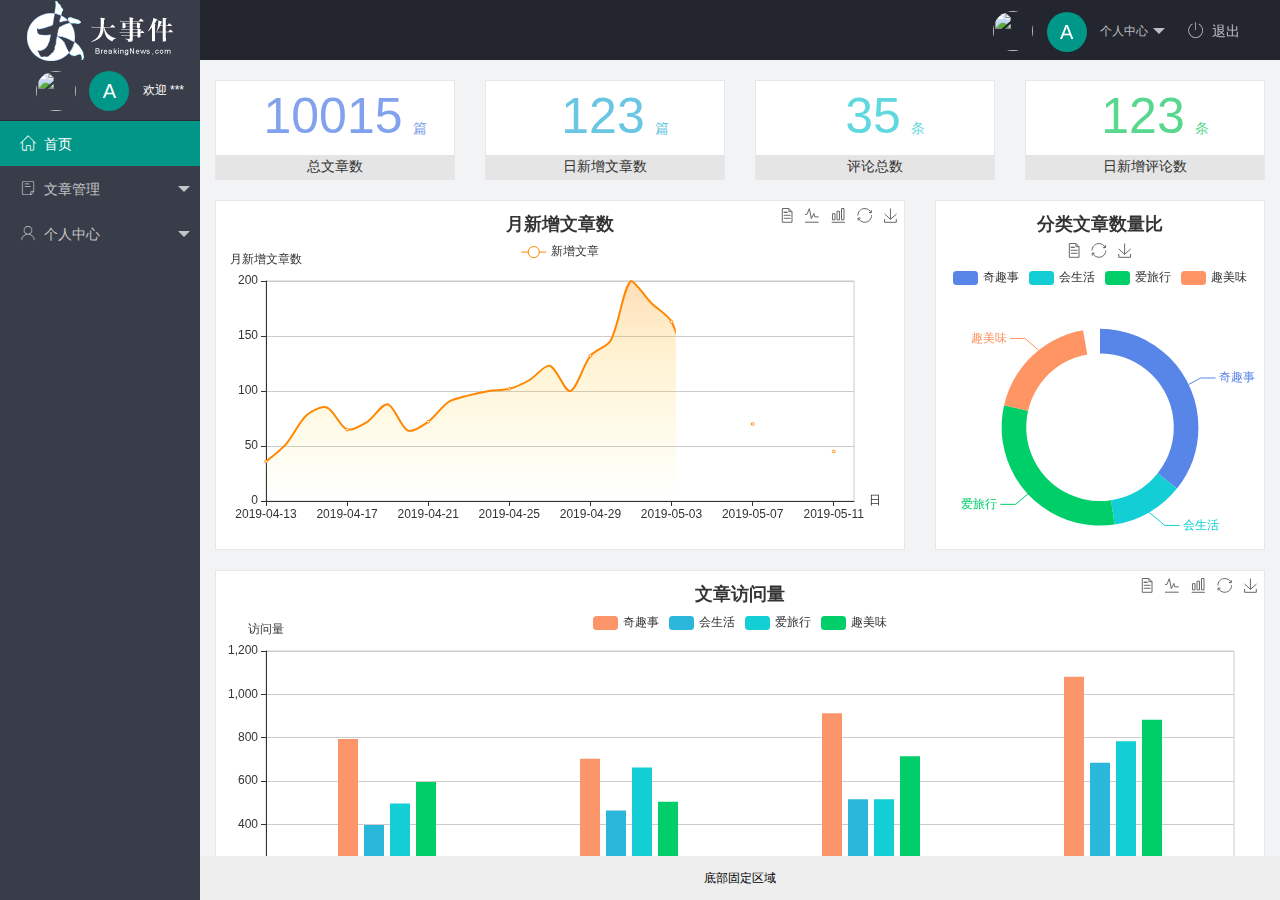
==== commit dcae8191: "user finish" ====
--- a/index.html
+++ b/index.html
@@ -28,9 +28,9 @@
                         个人中心
                     </a>
                     <dl class="layui-nav-child">
-                        <dd><a href="">基本资料</a></dd>
-                        <dd><a href="">更换头像</a></dd>
-                        <dd><a href="">重置密码</a></dd>
+                        <dd><a href="/user/user_info.html" target="fm">基本资料</a></dd>
+                        <dd><a href="/user/user_avater.html" target="fm">更换头像</a></dd>
+                        <dd><a href="/user/user_pwd.html" target="fm">重置密码</a></dd>
                     </dl>
                 </li>
                 <li class="layui-nav-item" lay-header-event="menuRight" lay-unselect>
@@ -63,9 +63,12 @@
                     <li class="layui-nav-item">
                         <a href="javascript:;"><span class="iconfont icon-user"></span>个人中心</a>
                         <dl class="layui-nav-child">
-                            <dd><a href="javascript:;"><i class="layui-icon layui-icon-app"></i>基本资料</a></dd>
-                            <dd><a href="javascript:;"><i class="layui-icon layui-icon-app"></i>更换头像</a></dd>
-                            <dd><a href="javascript:;"><i class="layui-icon layui-icon-app"></i>重置密码</a></dd>
+                            <dd><a href="/user/user_info.html" target="fm"><i
+                                        class="layui-icon layui-icon-app"></i>基本资料</a></dd>
+                            <dd><a href="/user/user_avater.html" target="fm"><i
+                                        class="layui-icon layui-icon-app"></i>更换头像</a></dd>
+                            <dd><a href="/user/user_pwd.html" target="fm"><i
+                                        class="layui-icon layui-icon-app"></i>重置密码</a></dd>
                         </dl>
                     </li>
                 </ul>
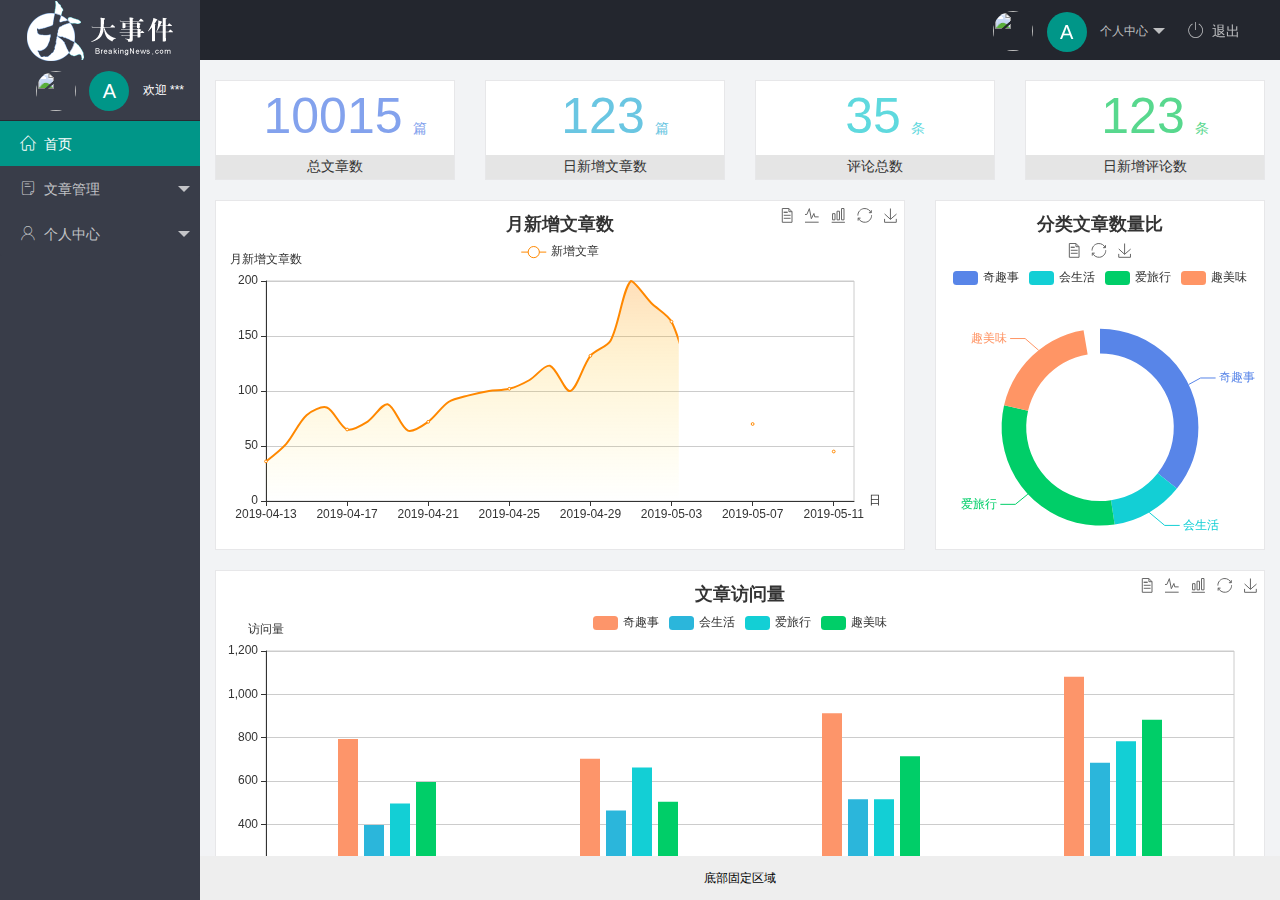
==== commit 96a92be1: "article finish" ====
--- a/index.html
+++ b/index.html
@@ -53,11 +53,14 @@
                         <a href="/home/dashboard.html" target="fm"><span class="iconfont icon-home"></span>首页</a>
                     </li>
                     <li class="layui-nav-item">
-                        <a class="" href="javascript:;"><span class="iconfont icon-16"></span>文章管理</a>
+                        <a class="" href="javascript:;" id="manageFile"><span class="iconfont icon-16"></span>文章管理</a>
                         <dl class="layui-nav-child">
-                            <dd><a href="javascript:;"><i class="layui-icon layui-icon-app"></i>文章类别</a></dd>
-                            <dd><a href="javascript:;"><i class="layui-icon layui-icon-app"></i>文章列表</a></dd>
-                            <dd><a href="javascript:;"><i class="layui-icon layui-icon-app"></i>发布文章</a></dd>
+                            <dd><a href="/article/art_cate.html" target="fm"><i
+                                        class="layui-icon layui-icon-app"></i>文章类别</a></dd>
+                            <dd id="change"><a href="/article/art_list.html" target="fm"><i
+                                        class="layui-icon layui-icon-app"></i>文章列表</a></dd>
+                            <dd><a href="/article/art_pub.html" target="fm"><i
+                                        class="layui-icon layui-icon-app"></i>发布文章</a></dd>
                         </dl>
                     </li>
                     <li class="layui-nav-item">
